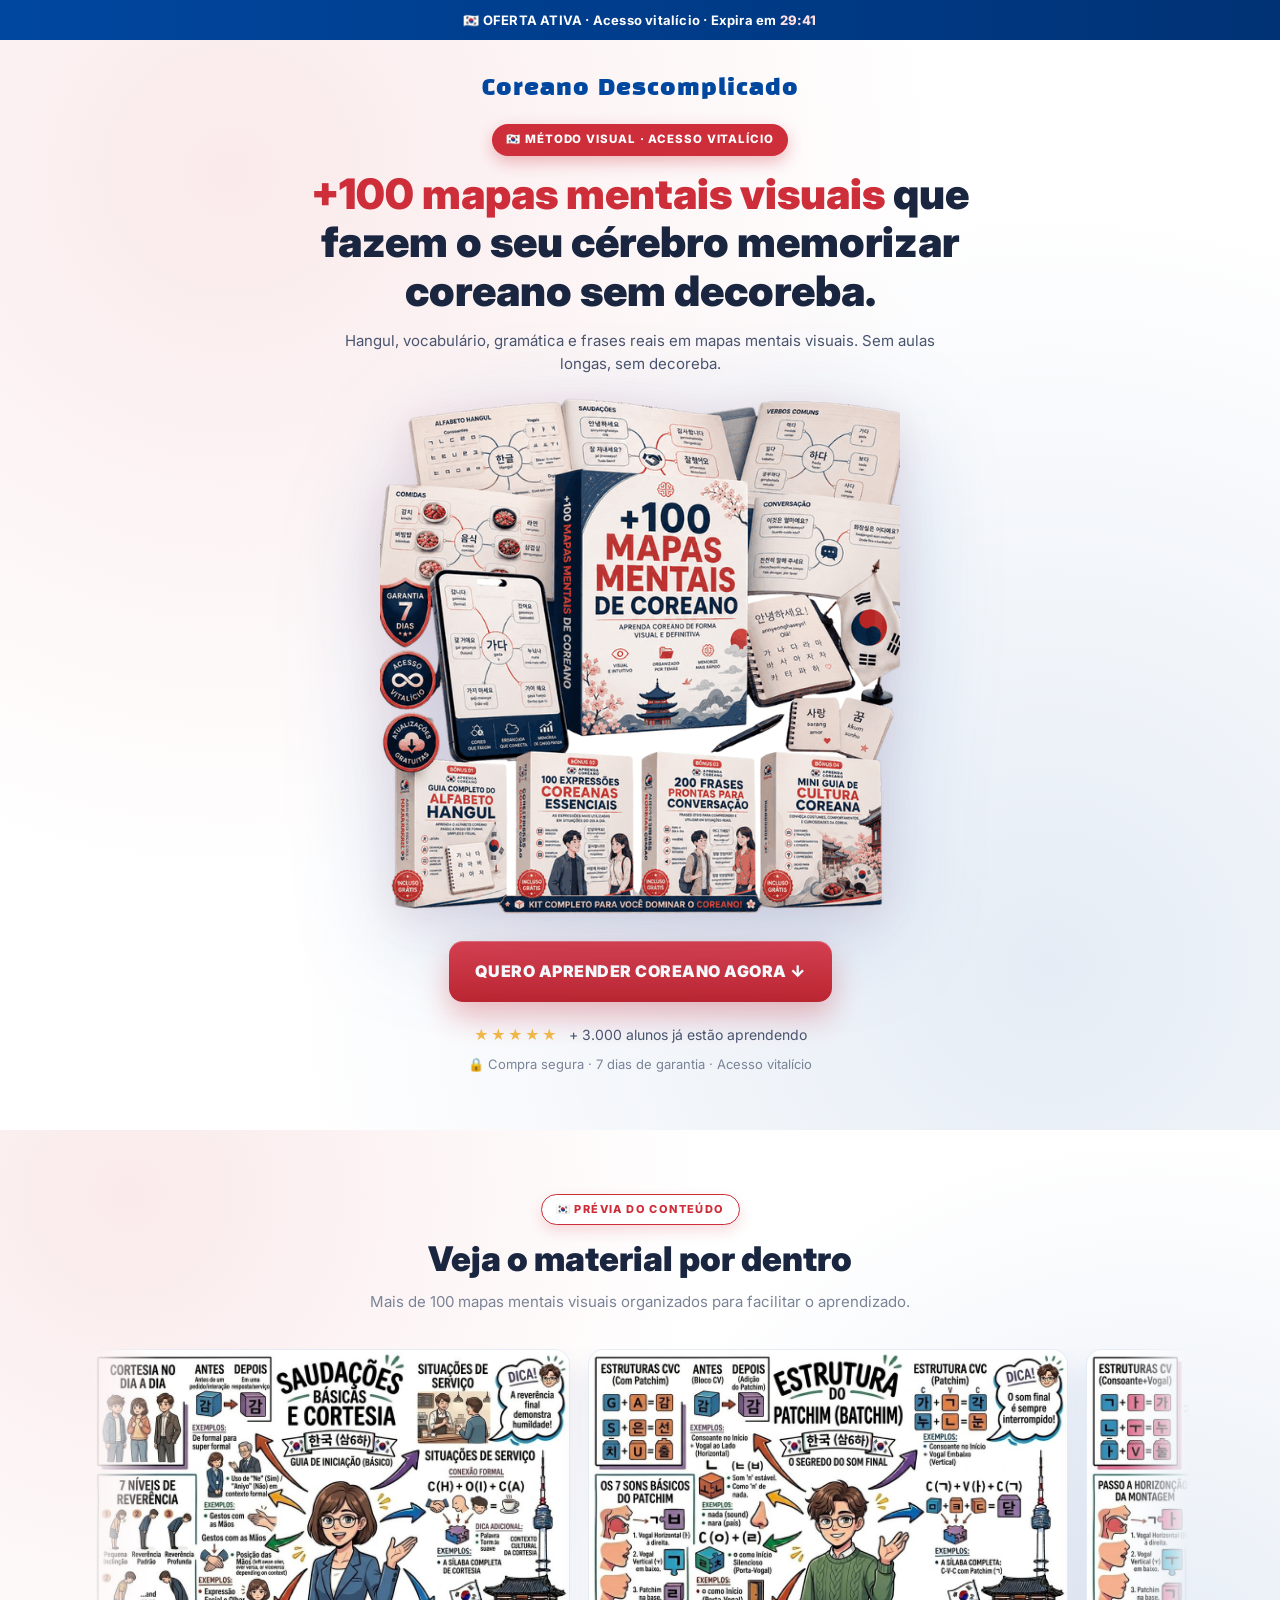
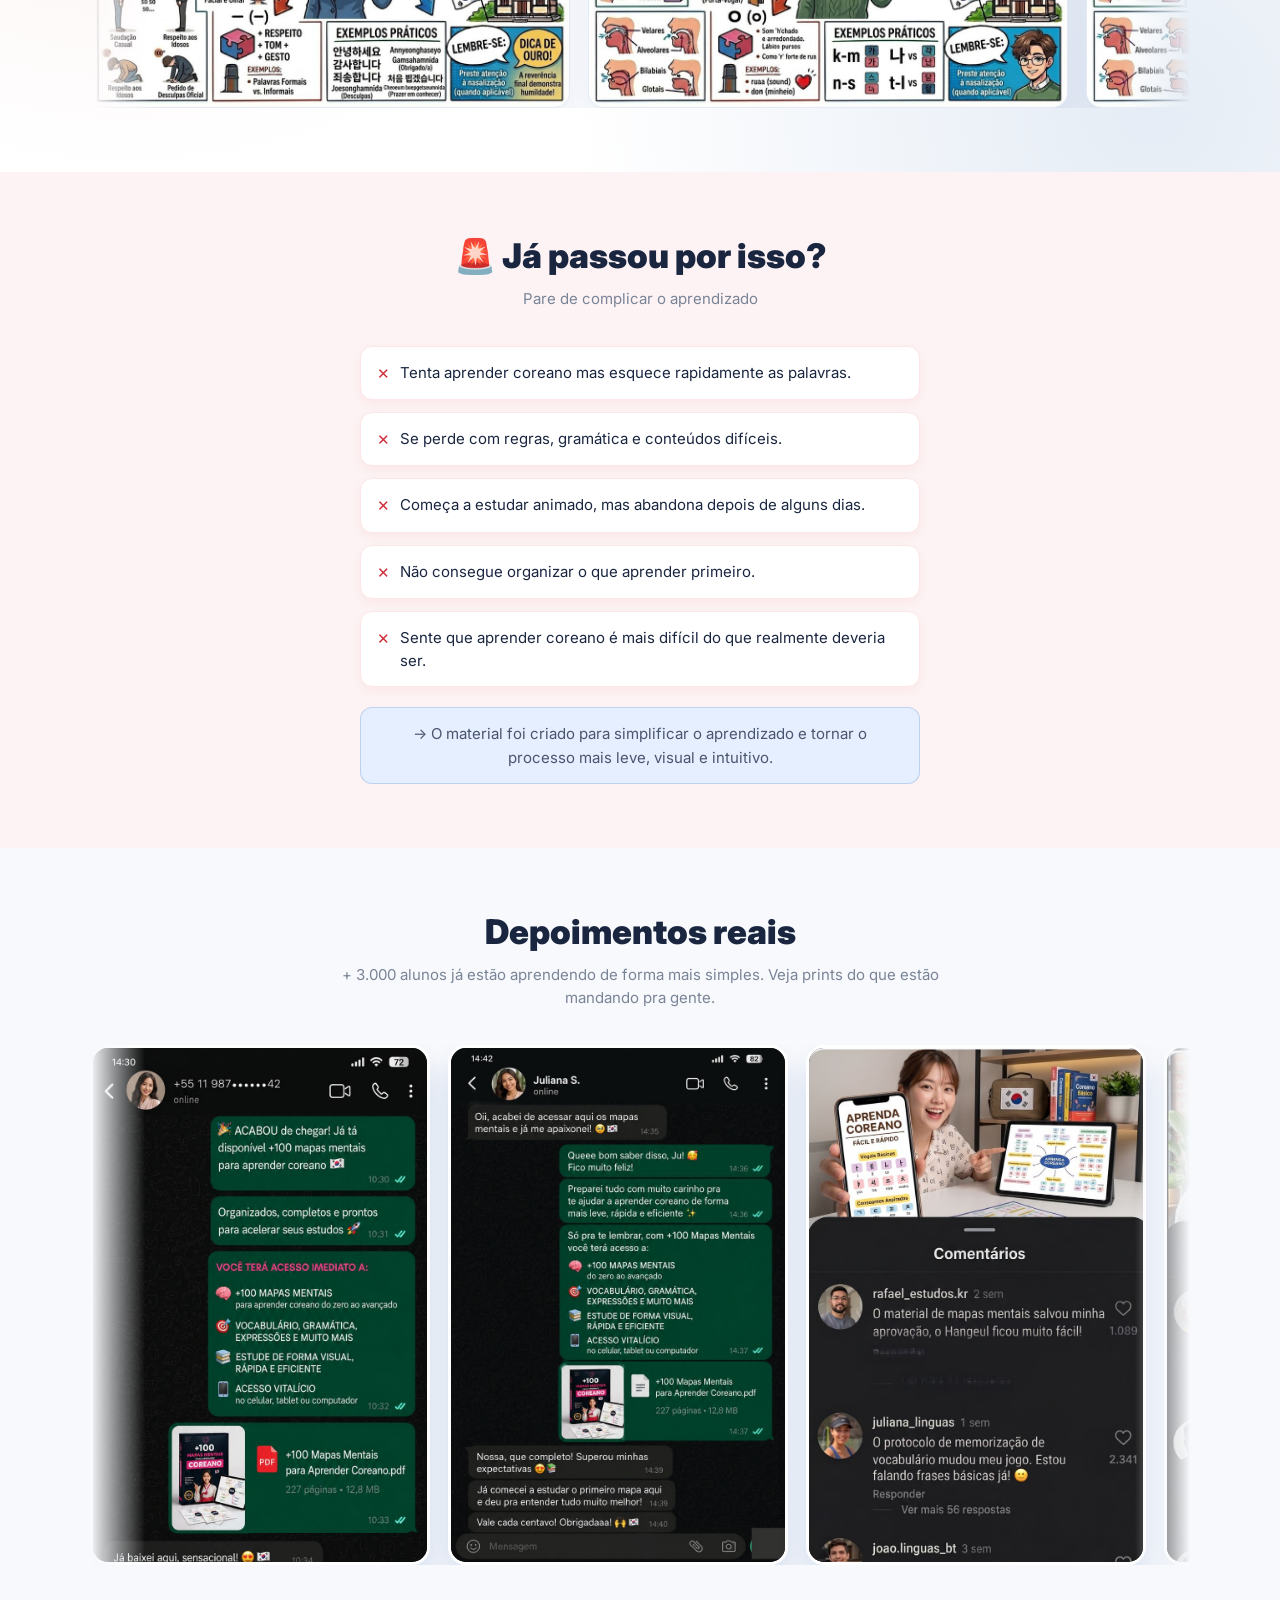
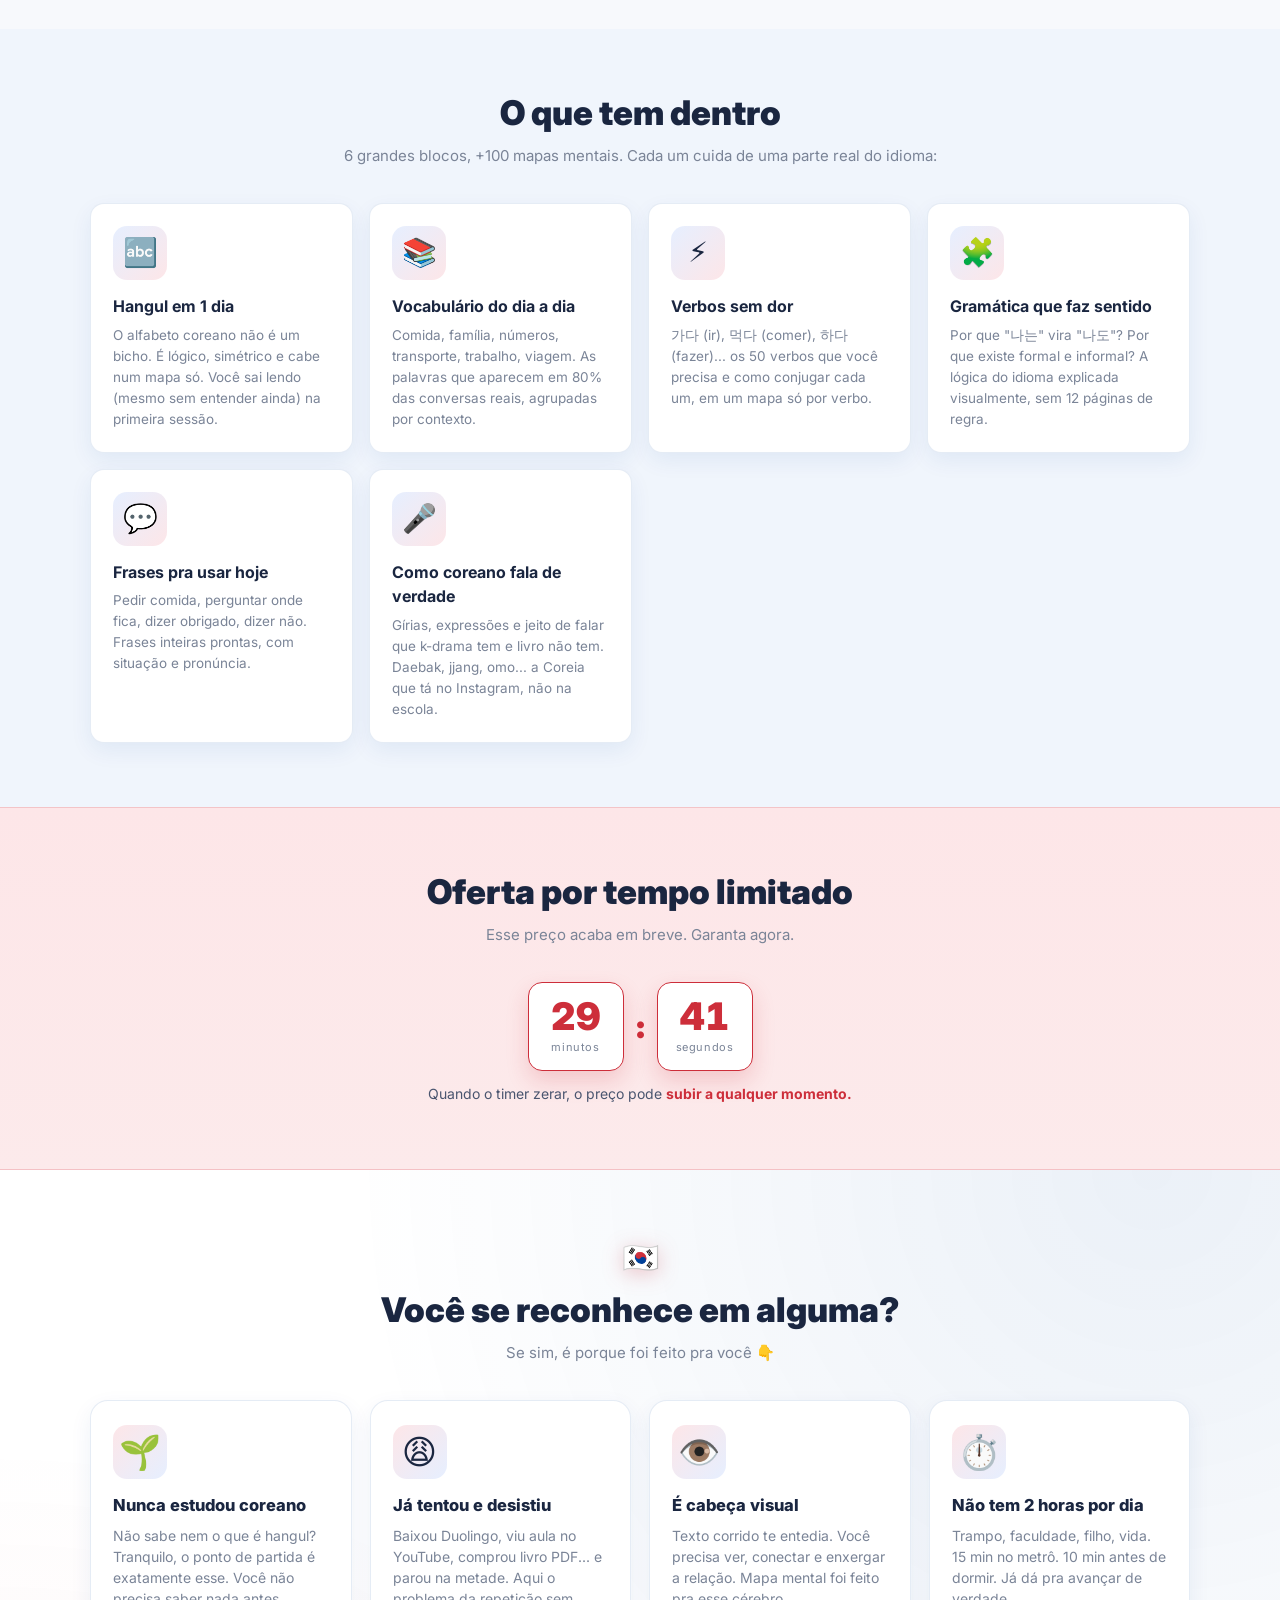
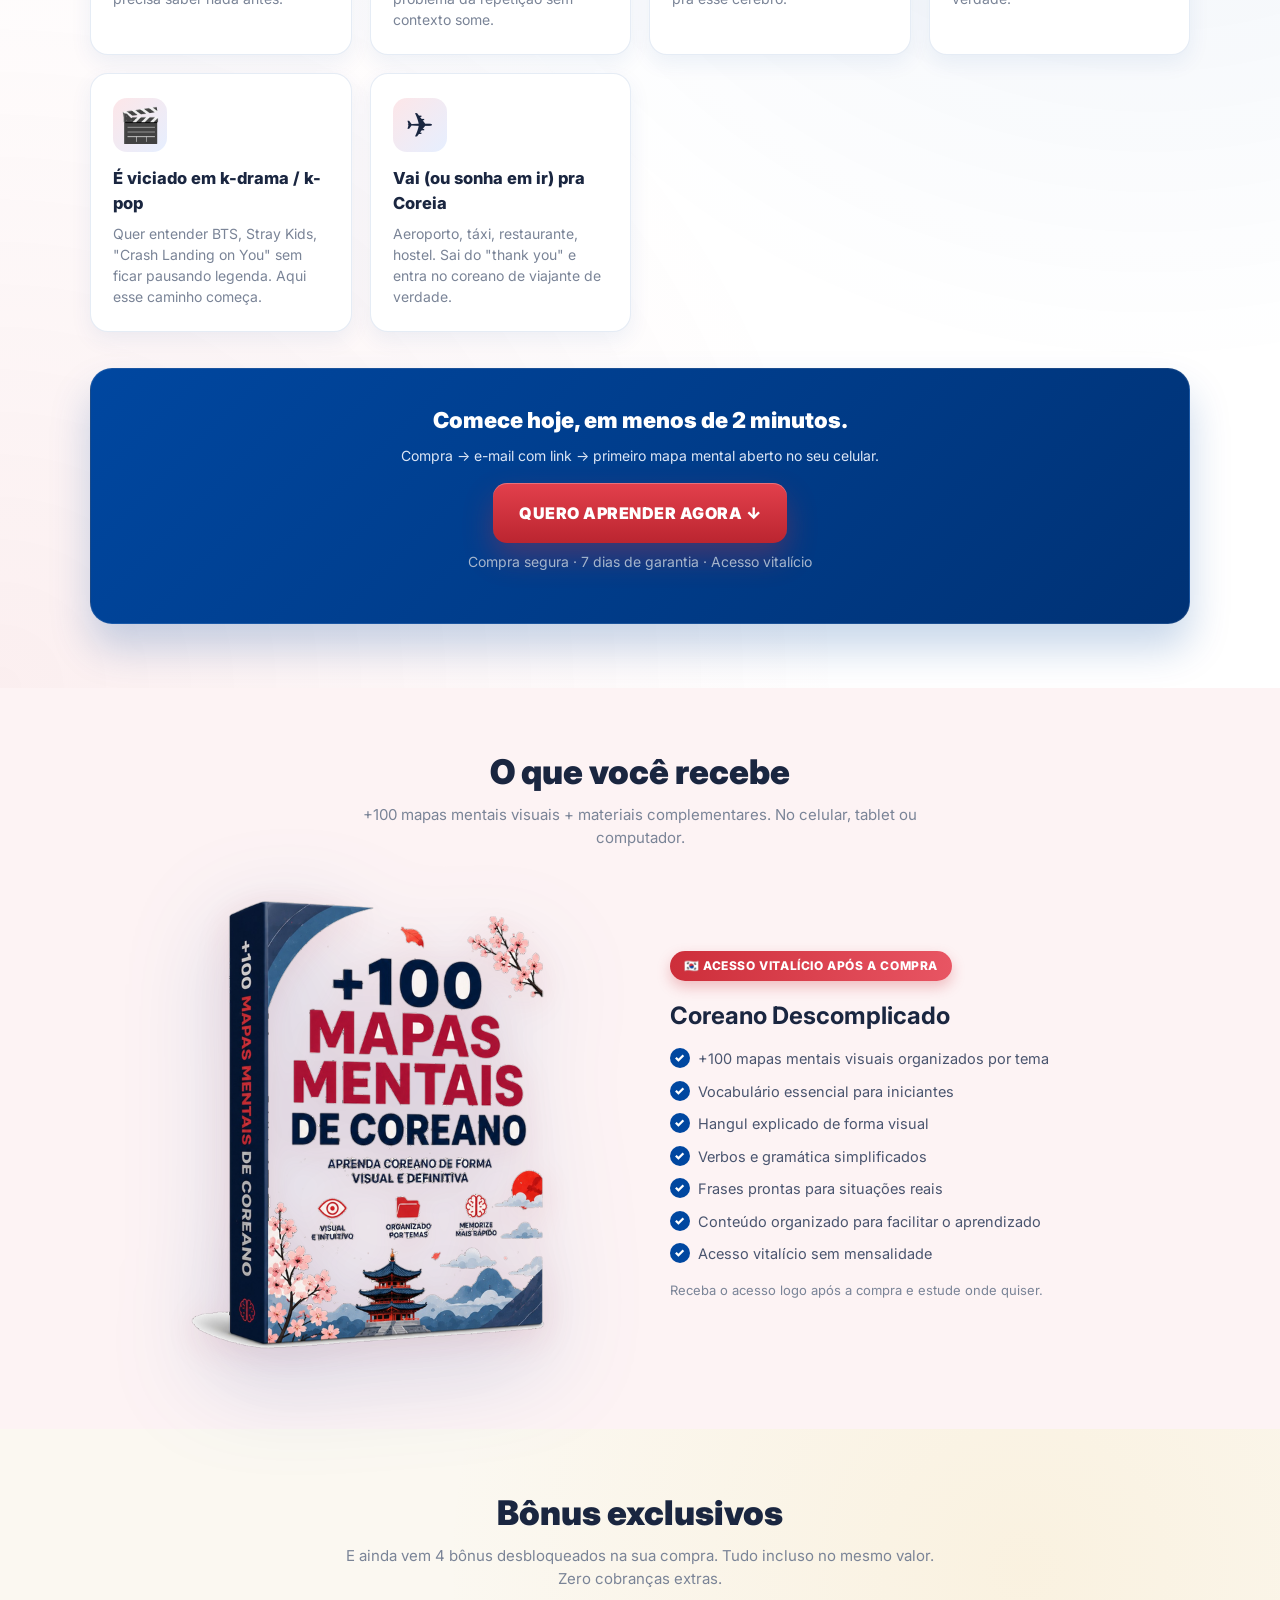
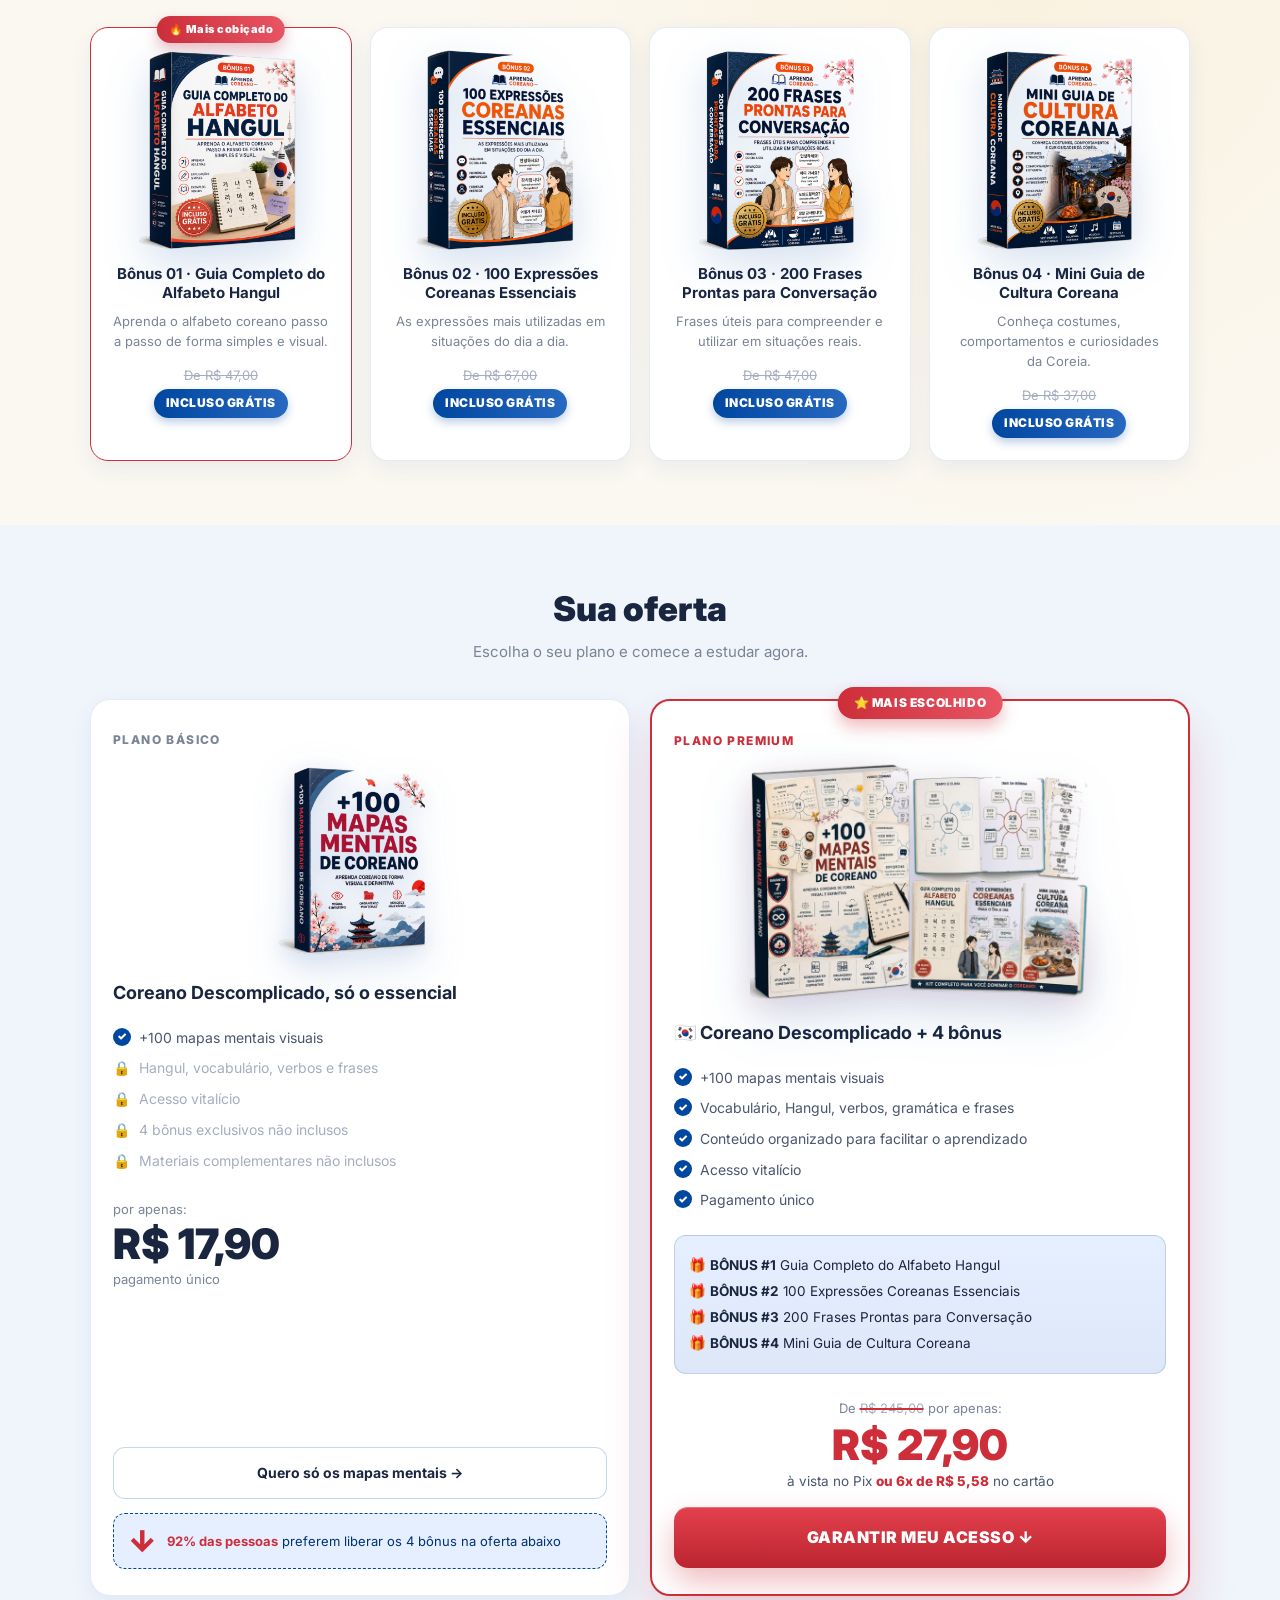
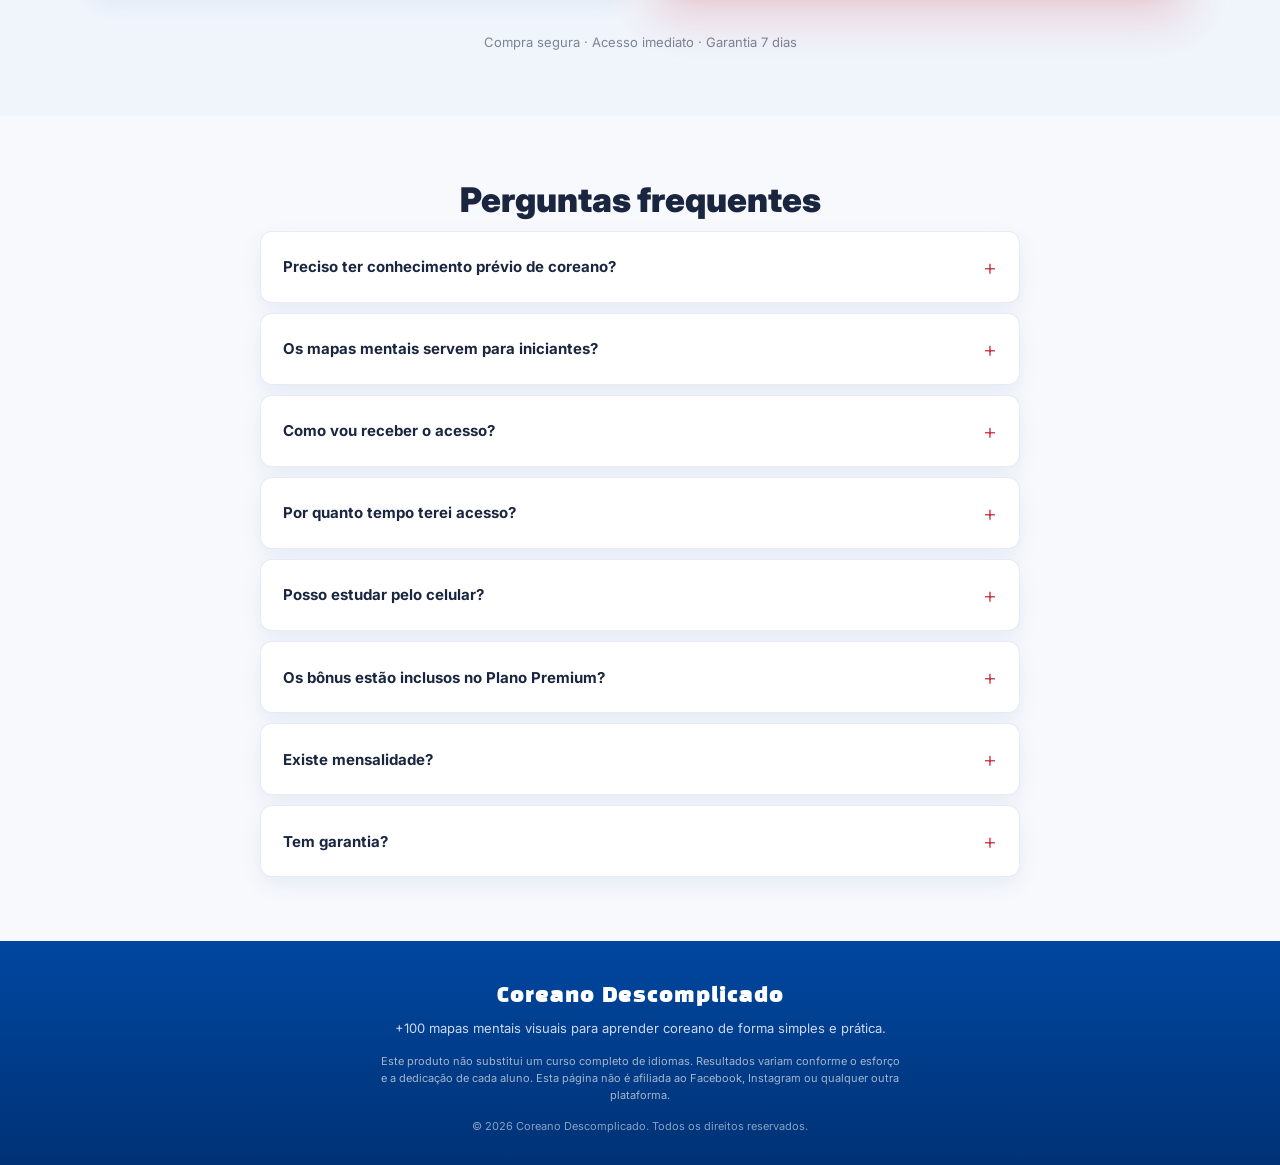
==== index.html @ c0306df6 "Add files via upload" ====
<!DOCTYPE html><html lang="pt-BR"><head>
<meta charset="UTF-8">
<meta name="viewport" content="width=device-width, initial-scale=1.0">
<title>Coreano Descomplicado · +100 Mapas Mentais Visuais</title>
<meta name="description" content="Mais de 100 mapas mentais visuais para aprender coreano de forma simples, prática e sem métodos complicados. Acesso vitalício.">
<link rel="preconnect" href="https://fonts.googleapis.com">
<link rel="preconnect" href="https://fonts.gstatic.com" crossorigin="">
<link href="https://fonts.googleapis.com/css2?family=Inter:wght@400;700;800;900&family=Black+Han+Sans&display=swap" rel="stylesheet">
<link rel="stylesheet" href="css/styles.css">
<link rel="preload" as="image" href="assets/hero.png?v=5" fetchpriority="high">

<script>
  window.pixelId = "6a38ad8bdc871cb630a8423e";
  var a = document.createElement("script");
  a.setAttribute("async", "");
  a.setAttribute("defer", "");
  a.setAttribute("src", "https://cdn.utmify.com.br/scripts/pixel/pixel.js");
  document.head.appendChild(a);
</script>
<script
  src="https://cdn.utmify.com.br/scripts/utms/latest.js"
  data-utmify-prevent-xcod-sck
  data-utmify-prevent-subids
  async
  defer
></script>

</head>
<body>

<!-- TOP BAR -->
<div class="top-bar">
  <span>🇰🇷 OFERTA ATIVA · Acesso vitalício · Expira em <strong id="topTimer">29:43</strong></span>
</div>

<!-- HERO -->
<header class="hero">
  <div class="hero-inner">
    <div class="brand">Coreano Descomplicado</div>
    <p class="kicker">🇰🇷 MÉTODO VISUAL · ACESSO VITALÍCIO</p>
    <h1><span class="hl">+100 mapas mentais visuais</span> que fazem o seu cérebro memorizar coreano sem decoreba.</h1>
    <p class="sub">Hangul, vocabulário, gramática e frases reais em mapas mentais visuais. Sem aulas longas, sem decoreba.</p>

    <div class="hero-img-wrap">
      <img src="images/hero.png" alt="Kit Coreano Descomplicado" width="640" height="640" fetchpriority="high">
    </div>

    <a href="#premium" class="cta-primary">QUERO APRENDER COREANO AGORA ↓</a>

    <div class="social-proof">
      <span class="stars">★★★★★</span>
      <span>+ 3.000 alunos já estão aprendendo</span>
    </div>
    <p class="trust-row">🔒 Compra segura · 7 dias de garantia · Acesso vitalício</p>
  </div>
</header>

<!-- CAROUSEL: VEJA O MATERIAL POR DENTRO -->
<section class="section section-material">
  <div class="container">
    <div class="material-head">
      <span class="material-eyebrow">🇰🇷 PRÉVIA DO CONTEÚDO</span>
      <h2 class="section-title">Veja o material por dentro</h2>
      <p class="section-sub">Mais de 100 mapas mentais visuais organizados para facilitar o aprendizado.</p>
    </div>

    <div class="marquee">
      <div class="marquee-track">
        <div class="marquee-item"><img loading="lazy" decoding="async" src="images/mm1.jpg" alt="Mapa mental , saudações e cortesia"></div>
        <div class="marquee-item"><img loading="lazy" decoding="async" src="images/mm2.jpg" alt="Mapa mental , estrutura do patchim"></div>
        <div class="marquee-item"><img loading="lazy" decoding="async" src="images/mm3.jpg" alt="Mapa mental , estrutura da sílaba coreana"></div>
        <div class="marquee-item"><img loading="lazy" decoding="async" src="images/mm4.jpg" alt="Mapa mental , formalidade"></div>
        <div class="marquee-item"><img loading="lazy" decoding="async" src="images/mm5.jpg" alt="Mapa mental , expressões e gírias"></div>
        <div class="marquee-item"><img loading="lazy" decoding="async" src="images/mm6.jpg" alt="Mapa mental , partículas coreanas"></div>
        <div class="marquee-item"><img loading="lazy" decoding="async" src="images/mm7.jpg" alt="Mapa mental , consoantes do coreano"></div>
        <!-- duplicate for seamless loop -->
        <div class="marquee-item" aria-hidden="true"><img loading="lazy" decoding="async" src="images/mm1.jpg" alt=""></div>
        <div class="marquee-item" aria-hidden="true"><img loading="lazy" decoding="async" src="images/mm2.jpg" alt=""></div>
        <div class="marquee-item" aria-hidden="true"><img loading="lazy" decoding="async" src="images/mm3.jpg" alt=""></div>
        <div class="marquee-item" aria-hidden="true"><img loading="lazy" decoding="async" src="images/mm4.jpg" alt=""></div>
        <div class="marquee-item" aria-hidden="true"><img loading="lazy" decoding="async" src="images/mm5.jpg" alt=""></div>
        <div class="marquee-item" aria-hidden="true"><img loading="lazy" decoding="async" src="images/mm6.jpg" alt=""></div>
        <div class="marquee-item" aria-hidden="true"><img loading="lazy" decoding="async" src="images/mm7.jpg" alt=""></div>
      </div>
    </div>
  </div>
</section>

<!-- PROBLEM -->
<section class="section section-dark">
  <div class="container narrow">
    <h2 class="section-title">🚨 Já passou por isso?</h2>
    <p class="section-sub">Pare de complicar o aprendizado</p>

    <ul class="pain-list">
      <li>Tenta aprender coreano mas esquece rapidamente as palavras.</li>
      <li>Se perde com regras, gramática e conteúdos difíceis.</li>
      <li>Começa a estudar animado, mas abandona depois de alguns dias.</li>
      <li>Não consegue organizar o que aprender primeiro.</li>
      <li>Sente que aprender coreano é mais difícil do que realmente deveria ser.</li>
    </ul>
    <p class="pain-resolver">→ O material foi criado para simplificar o aprendizado e tornar o processo mais leve, visual e intuitivo.</p>
  </div>
</section>

<!-- TESTIMONIALS - SCREENSHOT CAROUSEL -->
<section class="section section-light">
  <div class="container">
    <h2 class="section-title">Depoimentos reais</h2>
    <p class="section-sub">+ 3.000 alunos já estão aprendendo de forma mais simples. Veja prints do que estão mandando pra gente.</p>

    <div class="dep-marquee">
      <div class="dep-marquee-track">
        <div class="dep-item"><img src="images/dep-1.jpg" alt="Depoimento via WhatsApp" loading="lazy"></div>
        <div class="dep-item"><img src="images/dep-2.jpg" alt="Depoimento via WhatsApp" loading="lazy"></div>
        <div class="dep-item"><img src="images/dep-3.jpg" alt="Comentários no Instagram" loading="lazy"></div>
        <div class="dep-item"><img src="images/dep-4.jpg" alt="Comentários no Instagram" loading="lazy"></div>
        <div class="dep-item"><img src="images/dep-5.jpg" alt="DM no Instagram" loading="lazy"></div>
        <!-- duplicates for seamless loop -->
        <div class="dep-item" aria-hidden="true"><img src="images/dep-1.jpg" alt="" loading="lazy"></div>
        <div class="dep-item" aria-hidden="true"><img src="images/dep-2.jpg" alt="" loading="lazy"></div>
        <div class="dep-item" aria-hidden="true"><img src="images/dep-3.jpg" alt="" loading="lazy"></div>
        <div class="dep-item" aria-hidden="true"><img src="images/dep-4.jpg" alt="" loading="lazy"></div>
        <div class="dep-item" aria-hidden="true"><img src="images/dep-5.jpg" alt="" loading="lazy"></div>
      </div>
    </div>
  </div>
</section>


<!-- WHAT YOU LEARN -->
<section class="section section-darker">
  <div class="container">
    <h2 class="section-title">O que tem dentro</h2>
    <p class="section-sub">6 grandes blocos, +100 mapas mentais. Cada um cuida de uma parte real do idioma:</p>

    <div class="learn-grid">
      <div class="learn-card"><span class="learn-emoji">🔤</span><h3>Hangul em 1 dia</h3><p>O alfabeto coreano não é um bicho. É lógico, simétrico e cabe num mapa só. Você sai lendo (mesmo sem entender ainda) na primeira sessão.</p></div>
      <div class="learn-card"><span class="learn-emoji">📚</span><h3>Vocabulário do dia a dia</h3><p>Comida, família, números, transporte, trabalho, viagem. As palavras que aparecem em 80% das conversas reais, agrupadas por contexto.</p></div>
      <div class="learn-card"><span class="learn-emoji">⚡</span><h3>Verbos sem dor</h3><p>가다 (ir), 먹다 (comer), 하다 (fazer)... os 50 verbos que você precisa e como conjugar cada um, em um mapa só por verbo.</p></div>
      <div class="learn-card"><span class="learn-emoji">🧩</span><h3>Gramática que faz sentido</h3><p>Por que "나는" vira "나도"? Por que existe formal e informal? A lógica do idioma explicada visualmente, sem 12 páginas de regra.</p></div>
      <div class="learn-card"><span class="learn-emoji">💬</span><h3>Frases pra usar hoje</h3><p>Pedir comida, perguntar onde fica, dizer obrigado, dizer não. Frases inteiras prontas, com situação e pronúncia.</p></div>
      <div class="learn-card"><span class="learn-emoji">🎤</span><h3>Como coreano fala de verdade</h3><p>Gírias, expressões e jeito de falar que k-drama tem e livro não tem. Daebak, jjang, omo... a Coreia que tá no Instagram, não na escola.</p></div>
    </div>
  </div>
</section>

<!-- COUNTDOWN -->
<section class="section section-urgency">
  <div class="container narrow center">
    <h2 class="section-title">Oferta por tempo limitado</h2>
    <p class="section-sub">Esse preço acaba em breve. Garanta agora.</p>

    <div class="countdown">
      <div class="cd-box"><span id="cdMin">29</span><small>minutos</small></div>
      <div class="cd-colon">:</div>
      <div class="cd-box"><span id="cdSec">43</span><small>segundos</small></div>
    </div>
    <p class="cd-note">Quando o timer zerar, o preço pode <strong>subir a qualquer momento.</strong></p>
  </div>
</section>

<!-- IDEAL FOR -->
<section class="section section-ideal">
  <div class="container">
    <div class="ideal-head">
      <span class="ideal-flag">🇰🇷</span>
      <h2 class="section-title">Você se reconhece em alguma?</h2>
      <p class="section-sub">Se sim, é porque foi feito pra você 👇</p>
    </div>

    <div class="ideal-grid-v2">
      <div class="ideal-card-v2">
        <div class="ideal-icon">🌱</div>
        <h3>Nunca estudou coreano</h3>
        <p>Não sabe nem o que é hangul? Tranquilo, o ponto de partida é exatamente esse. Você não precisa saber nada antes.</p>
      </div>
      <div class="ideal-card-v2">
        <div class="ideal-icon">😩</div>
        <h3>Já tentou e desistiu</h3>
        <p>Baixou Duolingo, viu aula no YouTube, comprou livro PDF... e parou na metade. Aqui o problema da repetição sem contexto some.</p>
      </div>
      <div class="ideal-card-v2">
        <div class="ideal-icon">👁️</div>
        <h3>É cabeça visual</h3>
        <p>Texto corrido te entedia. Você precisa ver, conectar e enxergar a relação. Mapa mental foi feito pra esse cérebro.</p>
      </div>
      <div class="ideal-card-v2">
        <div class="ideal-icon">⏱️</div>
        <h3>Não tem 2 horas por dia</h3>
        <p>Trampo, faculdade, filho, vida. 15 min no metrô. 10 min antes de dormir. Já dá pra avançar de verdade.</p>
      </div>
      <div class="ideal-card-v2">
        <div class="ideal-icon">🎬</div>
        <h3>É viciado em k-drama / k-pop</h3>
        <p>Quer entender BTS, Stray Kids, "Crash Landing on You" sem ficar pausando legenda. Aqui esse caminho começa.</p>
      </div>
      <div class="ideal-card-v2">
        <div class="ideal-icon">✈️</div>
        <h3>Vai (ou sonha em ir) pra Coreia</h3>
        <p>Aeroporto, táxi, restaurante, hostel. Sai do "thank you" e entra no coreano de viajante de verdade.</p>
      </div>
    </div>

    <div class="cta-block-v2">
      <h3>Comece hoje, em menos de 2 minutos.</h3>
      <p>Compra → e-mail com link → primeiro mapa mental aberto no seu celular.</p>
      <a href="#premium" class="cta-primary">QUERO APRENDER AGORA ↓</a>
      <p class="trust-row">Compra segura · 7 dias de garantia · Acesso vitalício</p>
    </div>
  </div>
</section>

<!-- WHAT YOU GET -->
<section class="section section-dark">
  <div class="container">
    <h2 class="section-title">O que você recebe</h2>
    <p class="section-sub">+100 mapas mentais visuais + materiais complementares. No celular, tablet ou computador.</p>

    <div class="receive-split">
      <div class="receive-image">
        <img loading="lazy" decoding="async" src="images/basic-cover.png" alt="Kit +100 Mapas Mentais para aprender coreano">
      </div>
      <div class="receive-content">
        <div class="receive-badge">🇰🇷 ACESSO VITALÍCIO APÓS A COMPRA</div>
        <h3>Coreano Descomplicado</h3>
        <ul class="receive-list">
          <li>+100 mapas mentais visuais organizados por tema</li>
          <li>Vocabulário essencial para iniciantes</li>
          <li>Hangul explicado de forma visual</li>
          <li>Verbos e gramática simplificados</li>
          <li>Frases prontas para situações reais</li>
          <li>Conteúdo organizado para facilitar o aprendizado</li>
          <li>Acesso vitalício sem mensalidade</li>
        </ul>
        <p class="receive-foot">Receba o acesso logo após a compra e estude onde quiser.</p>
      </div>
    </div>
  </div>
</section>

<!-- BONUSES -->
<section class="section section-bonus">
  <div class="container">
    <h2 class="section-title">Bônus exclusivos</h2>
    <p class="section-sub">E ainda vem 4 bônus desbloqueados na sua compra. Tudo incluso no mesmo valor. Zero cobranças extras.</p>

    <div class="bonus-grid">
      <article class="bonus-card hot">
        <div class="bonus-tag">🔥 Mais cobiçado</div>
        <img loading="lazy" decoding="async" src="images/bonus-1.png" alt="Bônus 01 , Guia Completo do Alfabeto Hangul">
        <h3>Bônus 01 · Guia Completo do Alfabeto Hangul</h3>
        <p>Aprenda o alfabeto coreano passo a passo de forma simples e visual.</p>
        <div class="bonus-price"><span class="strike">De R$ 47,00</span><span class="free">INCLUSO GRÁTIS</span></div>
      </article>

      <article class="bonus-card">
        <img loading="lazy" decoding="async" src="images/bonus-2.png" alt="Bônus 02 , 100 Expressões Coreanas Essenciais">
        <h3>Bônus 02 · 100 Expressões Coreanas Essenciais</h3>
        <p>As expressões mais utilizadas em situações do dia a dia.</p>
        <div class="bonus-price"><span class="strike">De R$ 67,00</span><span class="free">INCLUSO GRÁTIS</span></div>
      </article>

      <article class="bonus-card">
        <img loading="lazy" decoding="async" src="images/bonus-3.png" alt="Bônus 03 , 200 Frases Prontas para Conversação">
        <h3>Bônus 03 · 200 Frases Prontas para Conversação</h3>
        <p>Frases úteis para compreender e utilizar em situações reais.</p>
        <div class="bonus-price"><span class="strike">De R$ 47,00</span><span class="free">INCLUSO GRÁTIS</span></div>
      </article>

      <article class="bonus-card">
        <img loading="lazy" decoding="async" src="images/bonus-4.png" alt="Bônus 04 , Mini Guia de Cultura Coreana">
        <h3>Bônus 04 · Mini Guia de Cultura Coreana</h3>
        <p>Conheça costumes, comportamentos e curiosidades da Coreia.</p>
        <div class="bonus-price"><span class="strike">De R$ 37,00</span><span class="free">INCLUSO GRÁTIS</span></div>
      </article>
    </div>
  </div>
</section>

<!-- PRICING -->
<section class="section section-darker" id="pricing">
  <div class="container">
    <h2 class="section-title">Sua oferta</h2>
    <p class="section-sub">Escolha o seu plano e comece a estudar agora.</p>

    <div class="plans-grid">
      <!-- BASIC -->
      <article class="plan-card basic">
        <header><span class="plan-label">PLANO BÁSICO</span></header>
        <div class="basic-cover">
          <img loading="lazy" decoding="async" src="images/basic-cover_1.png" alt="Coreano Descomplicado, +100 mapas mentais" width="900" height="900">
        </div>
        <h3 class="plan-title">Coreano Descomplicado, só o essencial</h3>
        <ul class="plan-list">
          <li class="ok">+100 mapas mentais visuais</li>
          <li class="locked">Hangul, vocabulário, verbos e frases</li>
          <li class="locked">Acesso vitalício</li>
          <li class="locked">4 bônus exclusivos não inclusos</li>
          <li class="locked">Materiais complementares não inclusos</li>
        </ul>
        <p class="plan-price-label">por apenas:</p>
        <p class="plan-price">R$ 17,90</p>
        <p class="plan-foot">pagamento único</p>
        <a href="https://pay.wiapy.com/QQ29teCDETl" class="cta-secondary" data-plan="basico" target="_blank" rel="noopener">Quero só os mapas mentais →</a>
        <div class="basic-nudge">
          <span class="nudge-arrow">↓</span>
          <p><strong>92% das pessoas</strong> preferem liberar os 4 bônus na oferta abaixo</p>
        </div>
      </article>

      <!-- PREMIUM -->
      <article class="plan-card premium" id="premium">
        <div class="ribbon">⭐ MAIS ESCOLHIDO</div>
        <header><span class="plan-label">PLANO PREMIUM</span></header>
        <div class="premium-cover">
          <img loading="lazy" decoding="async" src="images/premium-cover.png" alt="Coreano Descomplicado + 4 bônus">
        </div>
        <h3 class="plan-title">🇰🇷 Coreano Descomplicado + 4 bônus</h3>
        <ul class="plan-list">
          <li class="ok">+100 mapas mentais visuais</li>
          <li class="ok">Vocabulário, Hangul, verbos, gramática e frases</li>
          <li class="ok">Conteúdo organizado para facilitar o aprendizado</li>
          <li class="ok">Acesso vitalício</li>
          <li class="ok">Pagamento único</li>
        </ul>
        <div class="bonus-list-mini">
          <p>🎁 <strong>BÔNUS #1</strong> Guia Completo do Alfabeto Hangul</p>
          <p>🎁 <strong>BÔNUS #2</strong> 100 Expressões Coreanas Essenciais</p>
          <p>🎁 <strong>BÔNUS #3</strong> 200 Frases Prontas para Conversação</p>
          <p>🎁 <strong>BÔNUS #4</strong> Mini Guia de Cultura Coreana</p>        </div>
        <div class="premium-price-block">
          <p class="plan-price-label">De <s>R$ 245,00</s> por apenas:</p>
          <p class="plan-price">R$ 27,90</p>
          <p class="plan-installments">à vista no Pix <strong>ou 6x de R$ 5,58</strong> no cartão</p>
        </div>
        <a href="https://pay.wiapy.com/0xE4F8aTsUC" class="cta-primary cta-vip" data-plan="premium" target="_blank" rel="noopener">GARANTIR MEU ACESSO ↓</a>
      </article>
    </div>

    <div class="payment-foot">
      <p class="trust-row">Compra segura · Acesso imediato · Garantia 7 dias</p>
    </div>
  </div>
</section>

<!-- FAQ -->
<section class="section section-light">
  <div class="container narrow">
    <h2 class="section-title">Perguntas frequentes</h2>

    <div class="faq">
      <details><summary>Preciso ter conhecimento prévio de coreano?</summary><p>Não. O material foi feito para começar do absoluto zero. Mesmo se você nunca viu o alfabeto coreano, os mapas mentais te guiam visualmente passo a passo.</p></details>
      <details><summary>Os mapas mentais servem para iniciantes?</summary><p>Sim. O conteúdo é organizado por níveis de dificuldade. Você começa pelo Hangul e vai avançando no seu ritmo até frases reais.</p></details>
      <details><summary>Como vou receber o acesso?</summary><p>Logo após a compra, você recebe o link de acesso direto no e-mail cadastrado. Em poucos minutos já consegue começar a estudar.</p></details>
      <details><summary>Por quanto tempo terei acesso?</summary><p>Acesso vitalício. Você paga uma vez e tem o material para sempre, sem mensalidade.</p></details>
      <details><summary>Posso estudar pelo celular?</summary><p>Sim. Tudo é otimizado para celular, tablet ou computador. Estude onde e quando quiser.</p></details>
      <details><summary>Os bônus estão inclusos no Plano Premium?</summary><p>Sim. No Plano Premium você recebe os 4 bônus exclusivos sem cobrança adicional.</p></details>
      <details><summary>Existe mensalidade?</summary><p>Não existe mensalidade. É pagamento único.</p></details>
      <details><summary>Tem garantia?</summary><p>Sim. Você tem 7 dias de garantia incondicional. Se não gostar do material, basta solicitar o reembolso por e-mail.</p></details>
    </div>
  </div>
</section>

<!-- FOOTER -->
<footer class="footer">
  <div class="container narrow center">
    <p class="footer-brand">Coreano Descomplicado</p>
    <p class="footer-tag">+100 mapas mentais visuais para aprender coreano de forma simples e prática.</p>
    <p class="footer-legal">Este produto não substitui um curso completo de idiomas. Resultados variam conforme o esforço e a dedicação de cada aluno. Esta página não é afiliada ao Facebook, Instagram ou qualquer outra plataforma.</p>
    <p class="footer-copy">© 2026 Coreano Descomplicado. Todos os direitos reservados.</p>
  </div>
</footer>

<!-- ============ EXIT-INTENT MODAL ============ -->
<div class="exit-modal" id="exitModal" role="dialog" aria-modal="true" aria-labelledby="exitTitle" aria-hidden="true">
  <div class="exit-card">
    <button class="exit-close" aria-label="Fechar">×</button>

    <span class="exit-badge">🚨 ESPERA! Você tá saindo...</span>
    <h3 id="exitTitle">Antes de fechar, leva o pack COMPLETO com <span class="exit-hl">55% OFF</span></h3>

    <div class="exit-grid">
      <div class="exit-image">
        <img src="images/premium-cover.png" alt="Coreano Descomplicado + 4 bônus" loading="lazy" decoding="async">
      </div>
      <div class="exit-content">
        <p class="exit-miss">O que você ainda tá deixando pra trás:</p>
        <ul class="exit-list">
          <li>✅ +100 mapas mentais visuais</li>
          <li>✅ Bônus 01, Hangul Completo</li>
          <li>✅ Bônus 02, 100 Expressões Essenciais</li>
          <li>✅ Bônus 03, 200 Frases pra Conversação</li>
          <li>✅ Bônus 04, Mini Guia de Cultura Coreana</li>
        </ul>
        <div class="exit-price">
          <span class="exit-old">De <s>R$ 27,90</s> por:</span>
          <span class="exit-new">R$ 14,90</span>
          <span class="exit-pct">Economia de R$ 13,00 só agora</span>
        </div>
        <a href="https://pay.wiapy.com/WbC7esMhrKJ" class="exit-cta" target="_blank" rel="noopener" data-plan="back-redirect">SIM, EU QUERO COM 55% OFF →</a>
        <a href="#" class="exit-nope">Não, prefiro perder essa chance</a>
      </div>
    </div>
  </div>
</div>

<script src="js/app.js"></script>


</body></html>
---- css/styles.css ----
/* ============ RESET / BASE ============ */
*,*::before,*::after{box-sizing:border-box;margin:0;padding:0}
html{scroll-behavior:smooth;-webkit-font-smoothing:antialiased}
body{
  font-family:'Inter',system-ui,-apple-system,'Segoe UI',Roboto,Helvetica,Arial,sans-serif;
  background:#fff;color:var(--text-dark);line-height:1.55;
  overflow-x:hidden;
}
img{display:block;max-width:100%;height:auto}
a{color:inherit;text-decoration:none}
button{font:inherit;cursor:pointer;border:0;background:none;color:inherit}

:root{
  /* Bandeira coreana (taegukgi) */
  --korea-red:#CD2E3A;
  --korea-red-dark:#a82530;
  --korea-red-light:#e85563;
  --korea-red-soft:#fde6e8;
  --korea-blue:#0047A0;
  --korea-blue-dark:#003275;
  --korea-blue-light:#2768c0;
  --korea-blue-soft:#e6efff;

  /* Backgrounds */
  --bg-white:#ffffff;
  --bg-cream:#fbf8f1;
  --bg-soft:#f7f9fc;
  --bg-blue-tint:#f0f5fc;
  --bg-red-tint:#fdf3f4;

  /* Texto */
  --text-dark:#1a2640;
  --text:#4a556f;
  --text-muted:#7a8497;
  --text-soft:#a5adc0;

  /* Borders / shadows */
  --border:rgba(0,71,160,.10);
  --border-strong:rgba(0,71,160,.22);
  --shadow-soft:0 8px 22px rgba(0,71,160,.07);
  --shadow-md:0 14px 30px rgba(0,71,160,.10);
  --shadow-red:0 14px 30px rgba(205,46,58,.18);

  /* Accent gold (bônus) */
  --gold:#efb849;
  --gold-soft:#fdeac4;

  /* CTA = vermelho coreano */
  --cta-from:#e3404c;
  --cta-to:#bb2530;
  --cta-shadow:rgba(205,46,58,.32);
}

/* ============ TOP BAR ============ */
.top-bar{
  background:linear-gradient(90deg,var(--korea-blue) 0%,var(--korea-blue-dark) 100%);
  color:#fff;text-align:center;
  padding:10px 16px;font-size:13px;font-weight:700;
  letter-spacing:.2px;
}
.top-bar strong{font-weight:800;color:#ffdde0}

/* ============ HERO ============ */
.hero{
  background:
    radial-gradient(circle at 18% 12%, rgba(205,46,58,.10), transparent 50%),
    radial-gradient(circle at 82% 85%, rgba(0,71,160,.10), transparent 55%),
    #ffffff;
  padding:32px 20px 56px;
  text-align:center;
  position:relative;
  overflow:hidden;
}
.hero-inner{max-width:780px;margin:0 auto}
.brand{
  font-family:'Black Han Sans',sans-serif;
  font-size:22px;letter-spacing:1px;
  color:var(--korea-blue);
  margin-bottom:18px;
}
.kicker{
  display:inline-block;
  background:var(--korea-red);
  color:#fff;
  padding:7px 14px;border-radius:999px;
  font-size:11.5px;font-weight:800;letter-spacing:.9px;
  margin-bottom:14px;
  box-shadow:0 6px 16px rgba(205,46,58,.32);
}
.hero h1{
  font-size:clamp(28px,5vw,42px);
  font-weight:900;line-height:1.15;
  margin-bottom:14px;color:var(--text-dark);
}
.hl{color:var(--korea-red)}
.sub{
  color:var(--text);font-size:15px;
  max-width:620px;margin:0 auto 22px;
}
.hero-img-wrap{
  margin:18px auto 24px;
  max-width:520px;
  position:relative;
}
.hero-img-wrap img{
  width:100%;border-radius:18px;
  filter:drop-shadow(0 24px 50px rgba(0,71,160,.18)) drop-shadow(0 8px 18px rgba(205,46,58,.10));
}
.cta-primary{
  display:inline-block;
  background:linear-gradient(180deg,var(--cta-from) 0%,var(--cta-to) 100%);
  color:#fff;font-weight:900;font-size:16px;
  padding:18px 26px;border-radius:14px;
  box-shadow:0 14px 30px var(--cta-shadow), inset 0 1px 0 rgba(255,255,255,.25);
  text-transform:uppercase;letter-spacing:.5px;
  transition:transform .15s ease, box-shadow .15s ease;
  animation:pulse 2.4s ease-in-out infinite;
}
.cta-primary:hover{transform:translateY(-2px);box-shadow:0 18px 38px var(--cta-shadow)}
.cta-primary.small{padding:14px 20px;font-size:14px;margin:8px 0 18px}
@keyframes pulse{
  0%,100%{box-shadow:0 14px 30px var(--cta-shadow), inset 0 1px 0 rgba(255,255,255,.25);}
  50%{box-shadow:0 18px 42px var(--cta-shadow), inset 0 1px 0 rgba(255,255,255,.25);}
}
.social-proof{
  margin-top:22px;font-size:14px;color:var(--text);
  display:flex;align-items:center;justify-content:center;gap:10px;flex-wrap:wrap;
}
.stars{color:var(--gold);letter-spacing:2px}
.trust-row{color:var(--text-muted);font-size:13px;margin-top:8px}

/* ============ SECTIONS ============ */
.section{padding:64px 20px}
.section-light{background:var(--bg-soft);color:var(--text-dark)}
.section-dark{background:var(--bg-red-tint);color:var(--text-dark)}
.section-darker{background:var(--bg-blue-tint);color:var(--text-dark)}
.section-urgency{
  background:linear-gradient(180deg,var(--korea-red-soft) 0%,#fceaeb 100%);
  color:var(--text-dark);
  border-top:1.5px solid rgba(205,46,58,.20);
  border-bottom:1.5px solid rgba(205,46,58,.20);
}
.section-bonus{
  background:
    radial-gradient(circle at 80% 20%,rgba(239,184,73,.10),transparent 50%),
    var(--bg-cream);
  color:var(--text-dark);
}
.container{max-width:1100px;margin:0 auto}
.container.narrow{max-width:760px}
.center{text-align:center}

.section-title{
  font-size:clamp(24px,4vw,34px);
  font-weight:900;text-align:center;
  margin-bottom:10px;line-height:1.2;color:var(--text-dark);
}
.section-sub{
  text-align:center;color:var(--text-muted);
  max-width:620px;margin:0 auto 36px;font-size:15px;
}

/* ============ SECTION MATERIAL (colorido) ============ */
.section-material{
  background:
    radial-gradient(circle at 10% 10%, rgba(205,46,58,.10), transparent 45%),
    radial-gradient(circle at 90% 90%, rgba(0,71,160,.10), transparent 45%),
    #ffffff;
  color:var(--text-dark);
}
.material-head{text-align:center;margin-bottom:30px}
.material-eyebrow{
  display:inline-block;
  background:#fff;
  color:var(--korea-red);
  font-weight:800;font-size:11px;letter-spacing:1.4px;
  padding:6px 14px;border-radius:999px;
  border:1.5px solid var(--korea-red);
  box-shadow:0 6px 14px rgba(205,46,58,.16);
  margin-bottom:14px;
}

/* ============ DEPOIMENTO MARQUEE (screenshots) ============ */
.dep-marquee{
  position:relative;overflow:hidden;width:100%;
  -webkit-mask-image:linear-gradient(90deg,transparent 0,#000 5%,#000 95%,transparent 100%);
          mask-image:linear-gradient(90deg,transparent 0,#000 5%,#000 95%,transparent 100%);
}
.dep-marquee-track{
  display:flex;gap:18px;
  width:max-content;
  animation:marquee 38s linear infinite;
  will-change:transform;
}
/* depoimentos também imparáveis */
.dep-item{
  flex:0 0 auto;
  width:clamp(260px, 28vw, 340px);
  height:520px;
  border-radius:18px;overflow:hidden;
  background:#1f1825;
  box-shadow:0 18px 30px rgba(0,71,160,.14);
  border:3px solid #fff;
  position:relative;
}
.dep-item img{
  width:100%;height:100%;display:block;
  object-fit:cover;object-position:top center;
  image-rendering:-webkit-optimize-contrast;
  image-rendering:high-quality;
}
@media (max-width:480px){
  .dep-item{width:240px;height:440px}
}

/* ============ MARQUEE (entregaveis) ============ */
.marquee{
  position:relative;overflow:hidden;
  width:100%;
  -webkit-mask-image:linear-gradient(90deg,transparent 0,#000 6%,#000 94%,transparent 100%);
          mask-image:linear-gradient(90deg,transparent 0,#000 6%,#000 94%,transparent 100%);
}
.marquee-track{
  display:flex;gap:18px;
  width:max-content;
  animation:marquee 26s linear infinite;
  will-change:transform;
}
/* imparável: não pausa no hover */
.marquee-item{
  flex:0 0 auto;
  width:clamp(280px, 44vw, 480px);
  border-radius:16px;overflow:hidden;
  background:#fff;
  box-shadow:0 14px 30px rgba(0,71,160,.10);
  border:1px solid var(--border);
}
.marquee-item img{width:100%;height:auto;display:block}
@keyframes marquee{
  from{transform:translateX(0)}
  to{transform:translateX(calc(-50% - 9px))}
}

/* ============ PAIN LIST ============ */
.pain-list{
  list-style:none;display:grid;gap:12px;
  margin:14px auto 20px;max-width:560px;
}
.pain-list li{
  background:#fff;
  border:1.5px solid var(--korea-red-soft);
  padding:14px 16px;border-radius:12px;
  font-size:15px;color:var(--text-dark);
  display:flex;gap:10px;align-items:flex-start;
  box-shadow:0 4px 10px rgba(205,46,58,.06);
}
.pain-list li::before{content:"✕";color:var(--korea-red);font-weight:800;margin-top:1px;flex-shrink:0}
.pain-resolver{
  text-align:center;color:var(--text);font-size:15px;
  background:var(--korea-blue-soft);
  border:1.5px solid rgba(0,71,160,.18);
  padding:14px 18px;border-radius:12px;margin-top:18px;
  max-width:560px;margin-left:auto;margin-right:auto;
}

/* ============ LEARN GRID ============ */
.learn-grid{
  display:grid;grid-template-columns:repeat(auto-fit,minmax(220px,1fr));
  gap:16px;
}
.learn-card{
  background:#fff;
  border:1.5px solid var(--border);
  padding:22px;border-radius:14px;
  transition:transform .2s ease, border-color .2s ease, box-shadow .2s ease;
  box-shadow:var(--shadow-soft);
}
.learn-card:hover{
  transform:translateY(-3px);
  border-color:var(--korea-blue);
  box-shadow:var(--shadow-md);
}
.learn-emoji{
  font-size:28px;display:flex;align-items:center;justify-content:center;
  width:54px;height:54px;border-radius:14px;
  background:linear-gradient(135deg,var(--korea-blue-soft),var(--korea-red-soft));
  margin-bottom:14px;
}
.learn-card h3{font-size:16px;margin-bottom:6px;color:var(--text-dark)}
.learn-card p{font-size:13.5px;color:var(--text-muted)}

/* ============ COUNTDOWN ============ */
.countdown{
  display:flex;justify-content:center;align-items:center;gap:12px;
  margin:18px 0 12px;
}
.cd-box{
  background:#fff;
  border:1.5px solid var(--korea-red);
  border-radius:14px;padding:14px 18px;
  min-width:96px;text-align:center;
  box-shadow:0 10px 22px rgba(205,46,58,.18);
}
.cd-box span{
  display:block;font-size:38px;font-weight:900;line-height:1;
  font-variant-numeric:tabular-nums;color:var(--korea-red);
}
.cd-box small{display:block;font-size:11px;color:var(--text-muted);letter-spacing:.6px;margin-top:4px}
.cd-colon{font-size:34px;font-weight:900;color:var(--korea-red)}
.cd-note{color:var(--text);margin-top:6px;font-size:14px}
.cd-note strong{color:var(--korea-red)}

/* ============ IDEAL v2 ============ */
.section-ideal{
  background:
    radial-gradient(circle at 90% 0%,rgba(0,71,160,.08),transparent 50%),
    radial-gradient(circle at 0% 100%,rgba(205,46,58,.08),transparent 50%),
    #fff;
  color:var(--text-dark);
}
.ideal-head{text-align:center;margin-bottom:30px}
.ideal-flag{
  display:inline-block;font-size:30px;margin-bottom:10px;
  filter:drop-shadow(0 4px 10px rgba(205,46,58,.25));
}
.ideal-grid-v2{
  display:grid;grid-template-columns:repeat(auto-fit,minmax(260px,1fr));
  gap:18px;
}
.ideal-card-v2{
  background:#fff;
  border:1.5px solid var(--border);
  padding:24px 22px;border-radius:18px;
  box-shadow:var(--shadow-soft);
  position:relative;
  transition:transform .2s ease, box-shadow .2s ease, border-color .2s ease;
}
.ideal-card-v2:hover{
  transform:translateY(-4px);
  box-shadow:var(--shadow-md);
  border-color:var(--korea-blue);
}
.ideal-icon{
  font-size:34px;line-height:1;
  width:54px;height:54px;border-radius:14px;
  background:linear-gradient(135deg,var(--korea-red-soft),var(--korea-blue-soft));
  display:flex;align-items:center;justify-content:center;
  margin-bottom:14px;
}
.ideal-card-v2 h3{font-size:16.5px;color:var(--text-dark);margin-bottom:6px;font-weight:800}
.ideal-card-v2 p{font-size:14px;color:var(--text-muted);line-height:1.5}
.cta-block-v2{
  text-align:center;margin-top:36px;
  background:linear-gradient(135deg,var(--korea-blue) 0%,var(--korea-blue-dark) 100%);
  padding:34px 20px;border-radius:22px;
  color:#fff;
  border:1px solid rgba(255,255,255,.10);
  box-shadow:0 24px 40px rgba(0,71,160,.22);
}
.cta-block-v2 h3{font-size:22px;margin-bottom:8px;color:#fff;font-weight:900}
.cta-block-v2 p{color:#dbe5f5;font-size:14px;margin-bottom:16px}
.cta-block-v2 .trust-row{color:#a5b5cc}

/* ============ RECEIVE (split layout w/ image) ============ */
.receive-split{
  max-width:1000px;margin:0 auto;
  display:grid;grid-template-columns:1.05fr 1fr;gap:36px;align-items:center;
}
@media (max-width:780px){
  .receive-split{grid-template-columns:1fr;gap:20px}
}
.receive-image{
  display:flex;align-items:center;justify-content:center;
}
.receive-image img{
  width:100%;max-width:480px;
  filter:drop-shadow(0 26px 50px rgba(0,71,160,.22)) drop-shadow(0 8px 16px rgba(205,46,58,.12));
}
.receive-content{}
.receive-card{
  max-width:680px;margin:0 auto;
  background:#fff;
  border:1.5px solid var(--border);
  border-radius:18px;padding:30px;
  position:relative;
  box-shadow:var(--shadow-soft);
}
.receive-badge{
  display:inline-block;
  background:linear-gradient(90deg,var(--korea-red),var(--korea-red-light));
  color:#fff;font-weight:800;font-size:12px;
  padding:6px 14px;border-radius:999px;letter-spacing:.6px;
  margin-bottom:16px;
  box-shadow:0 6px 14px rgba(205,46,58,.28);
}
.receive-card h3,
.receive-content h3{font-size:24px;margin-bottom:14px;color:var(--text-dark)}
.receive-list{list-style:none;display:grid;gap:10px;margin-bottom:14px}
.receive-list li{
  padding-left:28px;position:relative;font-size:14.5px;color:var(--text);
}
.receive-list li::before{
  content:"✓";position:absolute;left:0;top:0;
  color:#fff;font-weight:900;
  width:20px;height:20px;border-radius:999px;background:var(--korea-blue);
  display:flex;align-items:center;justify-content:center;font-size:12px;
}
.receive-foot{color:var(--text-muted);font-size:13px}

/* ============ BONUSES ============ */
.bonus-grid{
  display:grid;grid-template-columns:repeat(auto-fit,minmax(230px,1fr));
  gap:18px;
}
.bonus-card{
  background:#fff;
  border:1.5px solid var(--border);
  border-radius:18px;padding:22px;
  text-align:center;position:relative;
  transition:transform .2s ease, border-color .2s ease, box-shadow .2s ease;
  box-shadow:var(--shadow-soft);
}
.bonus-card.hot{border-color:var(--korea-red)}
.bonus-card:hover{
  transform:translateY(-4px);
  box-shadow:var(--shadow-md);
}
.bonus-tag{
  position:absolute;top:-12px;left:50%;transform:translateX(-50%);
  background:linear-gradient(90deg,var(--korea-red),var(--korea-red-light));
  color:#fff;font-weight:900;font-size:11px;
  padding:5px 12px;border-radius:999px;letter-spacing:.5px;
  white-space:nowrap;
  box-shadow:0 6px 14px rgba(205,46,58,.32);
}
.bonus-card img{
  width:100%;max-width:200px;margin:0 auto 14px;
  filter:drop-shadow(0 14px 22px rgba(0,71,160,.18));
}
.bonus-card h3{font-size:15px;margin-bottom:8px;line-height:1.3;color:var(--text-dark)}
.bonus-card p{color:var(--text-muted);font-size:13px;margin-bottom:14px;min-height:36px}
.bonus-price{display:flex;flex-direction:column;align-items:center;gap:4px}
.strike{text-decoration:line-through;color:var(--text-soft);font-size:13px}
.free{
  background:linear-gradient(90deg,var(--korea-blue),var(--korea-blue-light));
  color:#fff;font-weight:900;font-size:12px;
  padding:5px 12px;border-radius:999px;letter-spacing:.5px;
  box-shadow:0 4px 10px rgba(0,71,160,.28);
}

/* ============ PRICING ============ */
.separate-box{
  max-width:560px;margin:0 auto 28px;text-align:center;
  background:#fff;
  border:1.5px solid var(--border);
  border-radius:14px;padding:18px;
  box-shadow:var(--shadow-soft);
}
.separate-box p{margin:4px 0;color:var(--text);font-size:14px}
.separate-math strong.big{color:var(--korea-red);font-size:18px}
.separate-arrow{color:var(--text-muted);font-size:13px;margin-top:10px!important}

.plans-grid{
  display:grid;grid-template-columns:repeat(auto-fit,minmax(290px,1fr));
  gap:20px;align-items:stretch;
}
.plan-card{
  background:#fff;
  border:1.5px solid var(--border);
  border-radius:20px;padding:26px 22px;
  position:relative;
  display:flex;flex-direction:column;
  box-shadow:var(--shadow-soft);
  color:var(--text-dark);
}
.plan-card.premium{
  border:2.5px solid var(--korea-red);
  background:#fff;
  box-shadow:0 24px 48px rgba(205,46,58,.18);
}
.ribbon{
  position:absolute;top:-14px;left:50%;transform:translateX(-50%);
  background:linear-gradient(90deg,var(--korea-red),var(--korea-red-light));
  color:#fff;font-weight:900;font-size:12px;
  padding:7px 16px;border-radius:999px;letter-spacing:.6px;white-space:nowrap;
  box-shadow:0 8px 16px rgba(205,46,58,.32);
}
.plan-label{
  display:inline-block;font-size:12px;font-weight:800;
  letter-spacing:1.4px;color:var(--text-muted);margin-bottom:10px;
}
.plan-card.premium .plan-label{color:var(--korea-red)}
.plan-title{font-size:18px;margin-bottom:8px;line-height:1.3;color:var(--text-dark)}
.plan-list{list-style:none;display:grid;gap:9px;margin:14px 0}
.plan-list li{
  font-size:14px;padding-left:26px;position:relative;color:var(--text);
}
.plan-list li.ok::before{
  content:"✓";position:absolute;left:0;top:1px;
  width:18px;height:18px;border-radius:999px;background:var(--korea-blue);
  color:#fff;font-weight:900;display:flex;align-items:center;justify-content:center;font-size:11px;
}
.plan-list li.locked{color:var(--text-soft)}
.plan-list li.locked::before{
  content:"🔒";position:absolute;left:0;top:0;font-size:14px;
}
.bonus-list-mini{
  background:linear-gradient(180deg,var(--korea-blue-soft),#dde7f7);
  border:1.5px solid rgba(0,71,160,.18);
  border-radius:12px;padding:14px;margin:10px 0;
}
.bonus-list-mini p{font-size:13.5px;color:var(--text-dark);margin:5px 0}
.plan-price-label{color:var(--text-muted);font-size:13px;margin-top:14px}
.plan-price{
  font-size:42px;font-weight:900;color:var(--text-dark);
  line-height:1;margin:4px 0;
}
.plan-card.premium .plan-price{color:var(--korea-red)}
.plan-foot{color:var(--text-muted);font-size:13px;margin-bottom:10px}
.plan-savings{
  background:var(--korea-blue-soft);color:var(--korea-blue);
  display:inline-block;padding:6px 12px;border-radius:999px;
  font-weight:800;font-size:13px;margin-bottom:14px;
  border:1px solid rgba(0,71,160,.20);
}
.plan-warn{
  color:var(--korea-red);font-size:12px;text-align:center;margin-top:auto;padding-top:14px;
  font-weight:600;
}

/* basic plan nudge -> aponta pro premium */
.basic-nudge{
  margin-top:14px;padding:12px 14px;
  background:var(--korea-blue-soft);
  border:1.5px dashed var(--korea-blue);
  border-radius:12px;
  display:flex;align-items:center;gap:10px;
  position:relative;
}
.basic-nudge .nudge-arrow{
  font-size:30px;font-weight:900;
  color:var(--korea-red);
  line-height:1;flex-shrink:0;
  animation:arrowBump 1.4s ease-in-out infinite;
}
.basic-nudge p{
  font-size:13px;line-height:1.4;color:var(--korea-blue-dark);margin:0;
}
.basic-nudge strong{color:var(--korea-red)}
@keyframes arrowBump{
  0%,100%{transform:translateY(0)}
  50%{transform:translateY(5px)}
}

/* premium price block — centralizado, parcelamento */
.premium-price-block{
  text-align:center;
  margin:14px 0 16px;
}
.premium-price-block .plan-price-label{
  margin:0 0 6px;
}
.premium-price-block .plan-price-label s{
  color:var(--text-soft);text-decoration:line-through;
  text-decoration-color:var(--korea-red);text-decoration-thickness:2px;
}
.premium-price-block .plan-price{
  margin:0 0 6px;text-align:center;
}
.plan-installments{
  color:var(--text);font-size:13.5px;line-height:1.4;
  margin:0;
}
.plan-installments strong{color:var(--korea-red);font-weight:800}
.cta-secondary{
  display:inline-block;text-align:center;
  background:#fff;color:var(--text-dark);
  border:1.5px solid var(--border-strong);
  padding:14px 18px;border-radius:12px;
  font-weight:700;font-size:14px;
  transition:all .2s ease;margin-top:auto;
}
.cta-secondary:hover{border-color:var(--korea-blue);background:var(--korea-blue-soft);color:var(--korea-blue)}
.plan-card .cta-primary{margin-top:auto;display:block;text-align:center}

.payment-foot{text-align:center;margin-top:36px}
.payment-title{color:var(--text-muted);font-size:13px;margin-bottom:12px}

/* ============ PREMIUM / BASIC COVER ============ */
.premium-cover,.basic-cover{
  margin:-6px -10px 6px;
  display:flex;align-items:center;justify-content:center;
  padding:8px 0 14px;
  position:relative;
}
.premium-cover img{
  width:88%;max-width:340px;height:auto;
  filter:drop-shadow(0 18px 26px rgba(0,71,160,.18))
         drop-shadow(0 6px 12px rgba(205,46,58,.12));
}
.basic-cover img{
  width:62%;max-width:200px;height:auto;
  filter:drop-shadow(0 14px 22px rgba(0,71,160,.16))
         drop-shadow(0 4px 10px rgba(0,71,160,.10));
}

/* ============ FAQ ============ */
.faq{display:grid;gap:10px}
.faq details{
  background:#fff;border:1.5px solid var(--border);border-radius:12px;
  padding:0;overflow:hidden;
  box-shadow:var(--shadow-soft);
}
.faq summary{
  list-style:none;cursor:pointer;
  padding:18px 22px;font-weight:700;font-size:15px;color:var(--text-dark);
  display:flex;justify-content:space-between;align-items:center;gap:12px;
}
.faq summary::-webkit-details-marker{display:none}
.faq summary::after{
  content:"+";font-size:22px;font-weight:300;color:var(--korea-red);
  transition:transform .2s ease;flex-shrink:0;
}
.faq details[open] summary::after{transform:rotate(45deg)}
.faq details p{
  padding:0 22px 18px;color:var(--text);font-size:14px;line-height:1.55;
}

/* ============ FOOTER ============ */
.footer{
  background:linear-gradient(180deg,var(--korea-blue) 0%,var(--korea-blue-dark) 100%);
  color:#dbe5f5;padding:40px 20px 30px;
}
.footer-brand{
  font-family:'Black Han Sans',sans-serif;color:#fff;
  font-size:20px;letter-spacing:1px;margin-bottom:6px;
}
.footer-tag{font-size:13px;margin-bottom:14px;color:#cdd9ee}
.footer-legal{font-size:11px;color:#a5b5cc;line-height:1.55;margin-bottom:14px;max-width:520px;margin-left:auto;margin-right:auto}
.footer-copy{font-size:11px;color:#86a0c2}

/* ============ CTA VIP — pulse mais forte ============ */
.cta-vip{
  animation:vipPulse 1.6s ease-in-out infinite !important;
  position:relative;
}
.cta-vip::before{
  content:"";
  position:absolute;inset:-4px;
  border-radius:18px;
  background:linear-gradient(90deg,var(--korea-red),var(--korea-red-light),var(--korea-red));
  z-index:-1;
  opacity:.7;
  animation:vipGlow 2s ease-in-out infinite;
  filter:blur(8px);
}
@keyframes vipPulse{
  0%,100%{transform:translateY(0);box-shadow:0 14px 30px var(--cta-shadow), inset 0 1px 0 rgba(255,255,255,.25)}
  50%{transform:translateY(-2px);box-shadow:0 22px 48px rgba(205,46,58,.55), inset 0 1px 0 rgba(255,255,255,.32)}
}
@keyframes vipGlow{
  0%,100%{opacity:.5}
  50%{opacity:.85}
}

/* ============ EXIT-INTENT MODAL ============ */
.exit-modal{
  position:fixed;inset:0;z-index:99999;
  background:rgba(20,20,40,.78);
  backdrop-filter:blur(4px);
  display:flex;align-items:center;justify-content:center;
  padding:20px;
  opacity:0;visibility:hidden;
  transition:opacity .25s ease, visibility .25s ease;
}
.exit-modal.open{opacity:1;visibility:visible}
.exit-modal[aria-hidden="false"]{opacity:1;visibility:visible}
.exit-card{
  background:#fff;
  border-radius:20px;
  max-width:780px;width:100%;
  padding:30px 28px 26px;
  position:relative;
  box-shadow:0 30px 80px rgba(0,0,0,.45);
  border:3px solid var(--korea-red);
  animation:exitPop .35s cubic-bezier(.34,1.56,.64,1);
  max-height:92vh;overflow-y:auto;
}
@keyframes exitPop{
  0%{transform:scale(.85);opacity:0}
  100%{transform:scale(1);opacity:1}
}
.exit-close{
  position:absolute;top:10px;right:14px;
  background:transparent;border:0;
  font-size:32px;line-height:1;color:var(--text-muted);
  cursor:pointer;font-weight:300;
  padding:6px 12px;border-radius:999px;
  transition:background .15s, color .15s;
}
.exit-close:hover{background:#f1f3f9;color:var(--korea-red)}
.exit-badge{
  display:inline-block;
  background:linear-gradient(90deg,var(--korea-red),var(--korea-red-light));
  color:#fff;font-weight:900;font-size:12px;
  padding:6px 14px;border-radius:999px;
  letter-spacing:.6px;
  margin-bottom:14px;
  box-shadow:0 6px 16px rgba(205,46,58,.32);
}
.exit-card h3{
  font-size:clamp(20px,3.4vw,28px);
  font-weight:900;line-height:1.2;
  color:var(--text-dark);
  margin-bottom:20px;
}
.exit-hl{
  background:linear-gradient(90deg,var(--korea-red),var(--korea-red-light));
  color:#fff;padding:2px 10px;border-radius:8px;display:inline-block;
}
.exit-grid{
  display:grid;grid-template-columns:1fr 1.3fr;gap:24px;align-items:center;
}
@media(max-width:680px){
  .exit-grid{grid-template-columns:1fr;gap:14px}
  .exit-image img{max-width:200px;margin:0 auto}
}
.exit-image{display:flex;align-items:center;justify-content:center}
.exit-image img{
  width:100%;max-width:260px;height:auto;
  filter:drop-shadow(0 16px 26px rgba(0,71,160,.22)) drop-shadow(0 6px 12px rgba(205,46,58,.14));
}
.exit-miss{
  font-weight:800;color:var(--text-dark);
  margin-bottom:10px;font-size:14px;
}
.exit-list{
  list-style:none;display:grid;gap:6px;
  margin-bottom:16px;
}
.exit-list li{
  font-size:13.5px;color:var(--text);
  padding-left:0;
}
.exit-price{
  text-align:center;margin:14px 0 14px;
  padding:14px 12px;border-radius:12px;
  background:linear-gradient(135deg,var(--korea-red-soft),#ffe2e5);
  border:1.5px dashed var(--korea-red);
}
.exit-old{display:block;font-size:13px;color:var(--text-muted);margin-bottom:2px}
.exit-old s{color:var(--text-soft)}
.exit-new{
  display:block;font-size:36px;font-weight:900;
  color:var(--korea-red);line-height:1.1;
}
.exit-pct{
  display:block;font-size:12px;color:var(--text-dark);
  font-weight:800;margin-top:4px;
}
.exit-cta{
  display:block;text-align:center;
  background:linear-gradient(180deg,var(--cta-from),var(--cta-to));
  color:#fff;font-weight:900;font-size:15px;
  padding:16px 18px;border-radius:12px;
  text-transform:uppercase;letter-spacing:.5px;
  box-shadow:0 14px 30px var(--cta-shadow), inset 0 1px 0 rgba(255,255,255,.25);
  transition:transform .15s, box-shadow .15s;
  animation:vipPulse 1.8s ease-in-out infinite;
}
.exit-cta:hover{transform:translateY(-2px)}
.exit-nope{
  display:block;text-align:center;margin-top:12px;
  color:var(--text-muted);font-size:12.5px;
  text-decoration:underline;
}
.exit-nope:hover{color:var(--korea-red)}

/* ============ MOBILE TUNING ============ */
@media (max-width:480px){
  .hero{padding:24px 16px 44px}
  .hero h1{font-size:26px}
  .section{padding:48px 16px}
  .cd-box{min-width:78px;padding:12px 14px}
  .cd-box span{font-size:30px}
  .plan-price{font-size:36px}
}
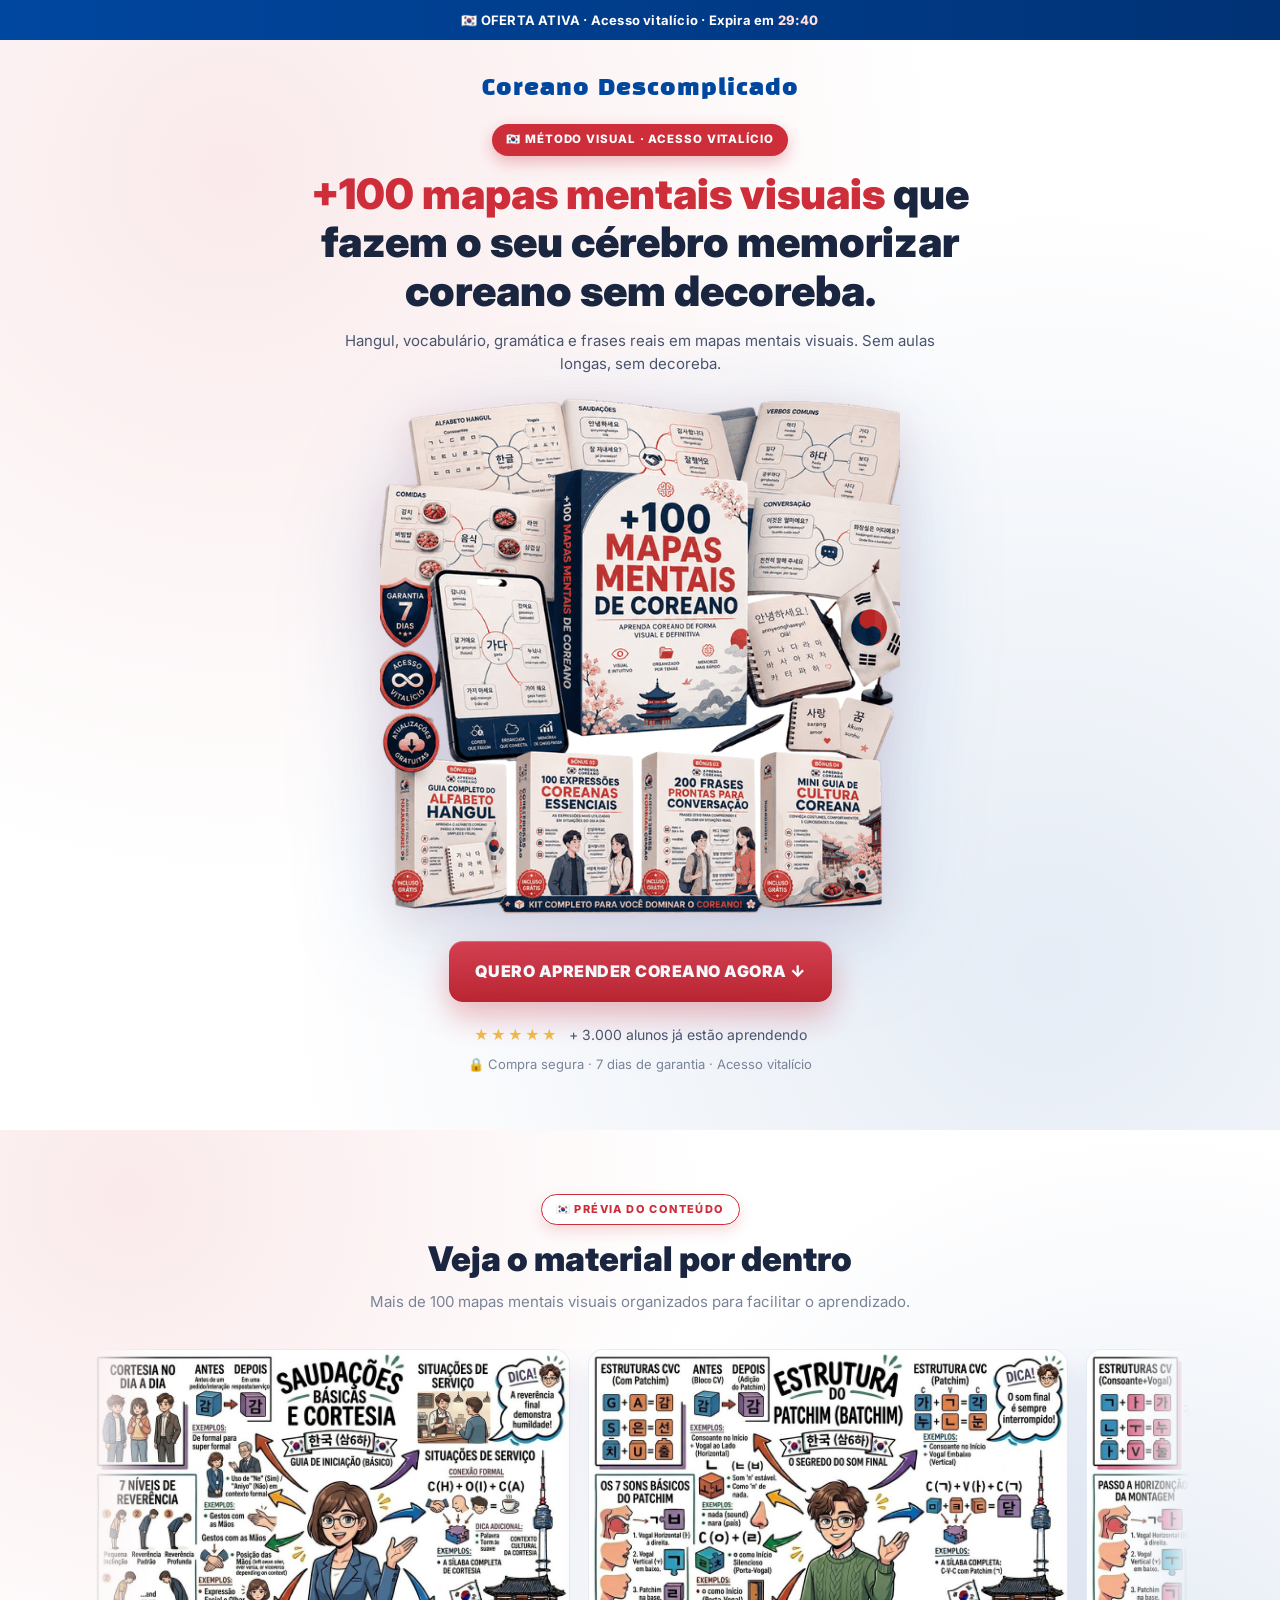
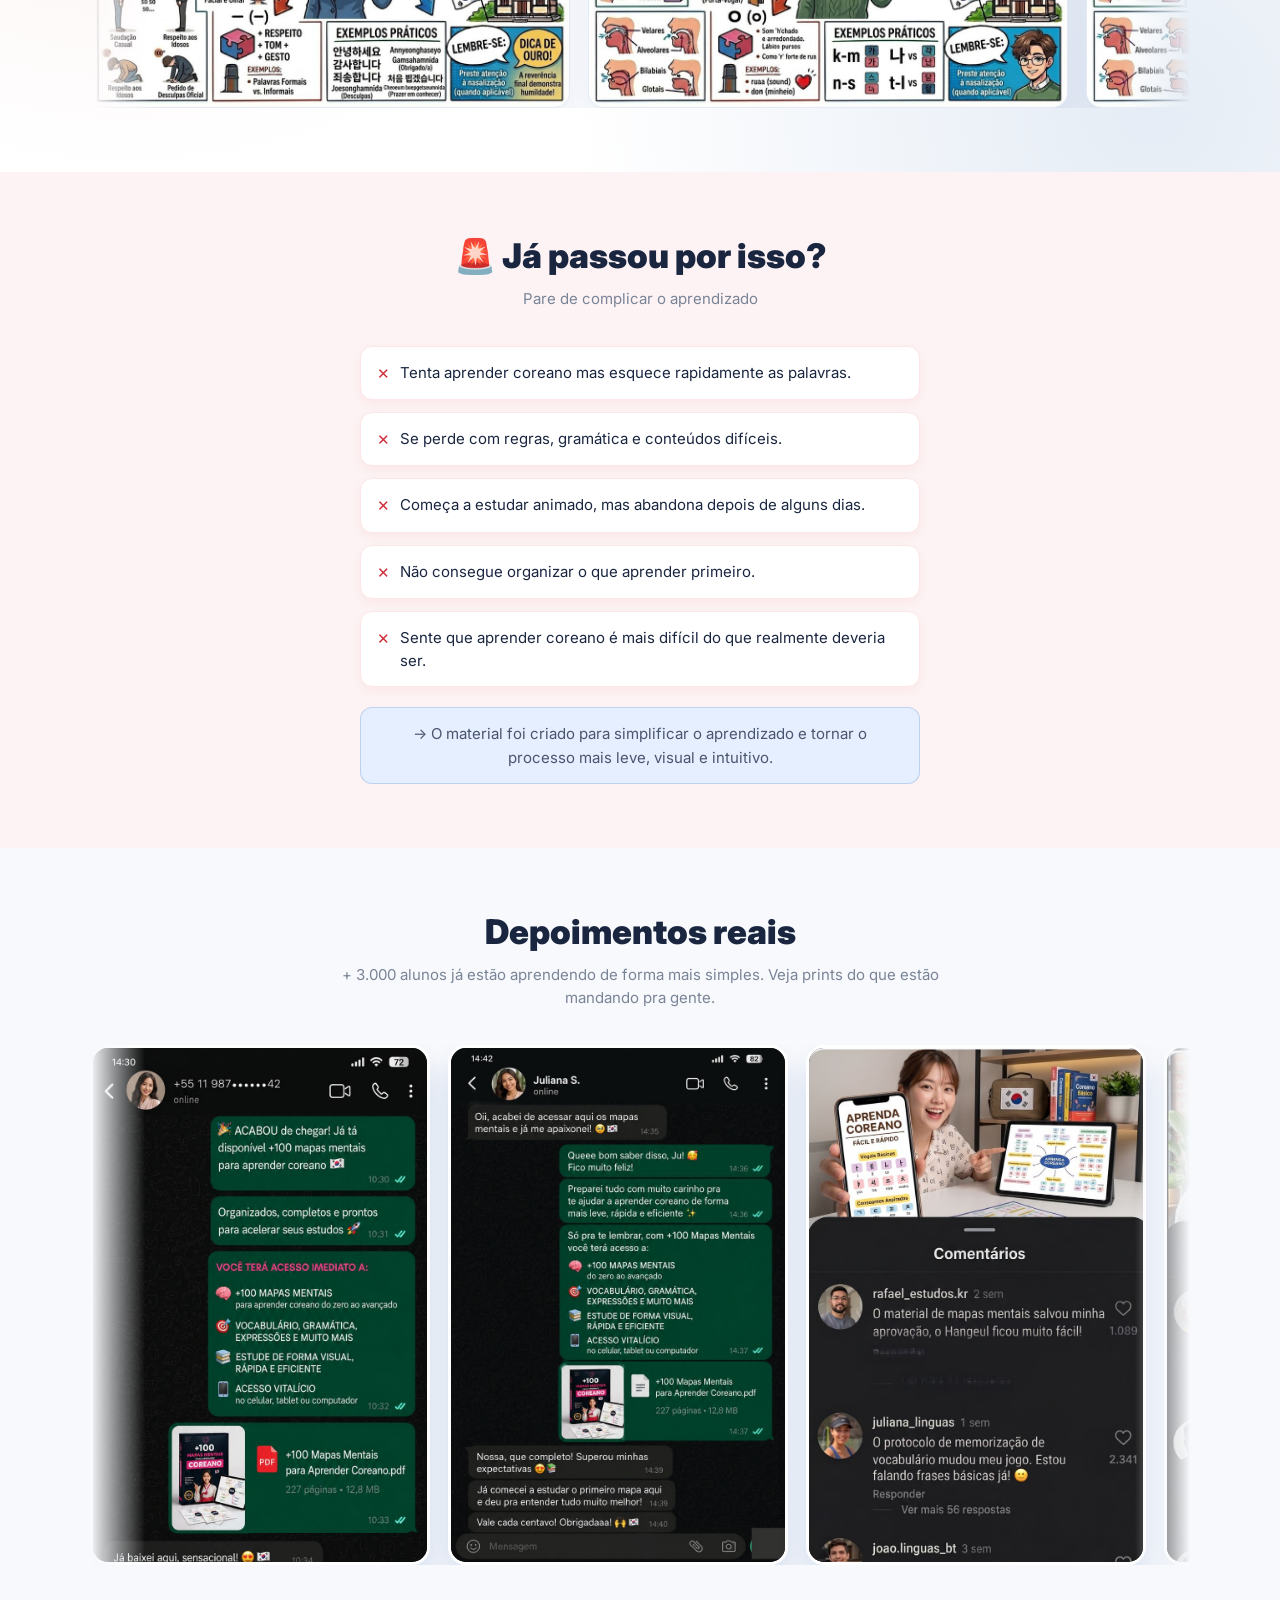
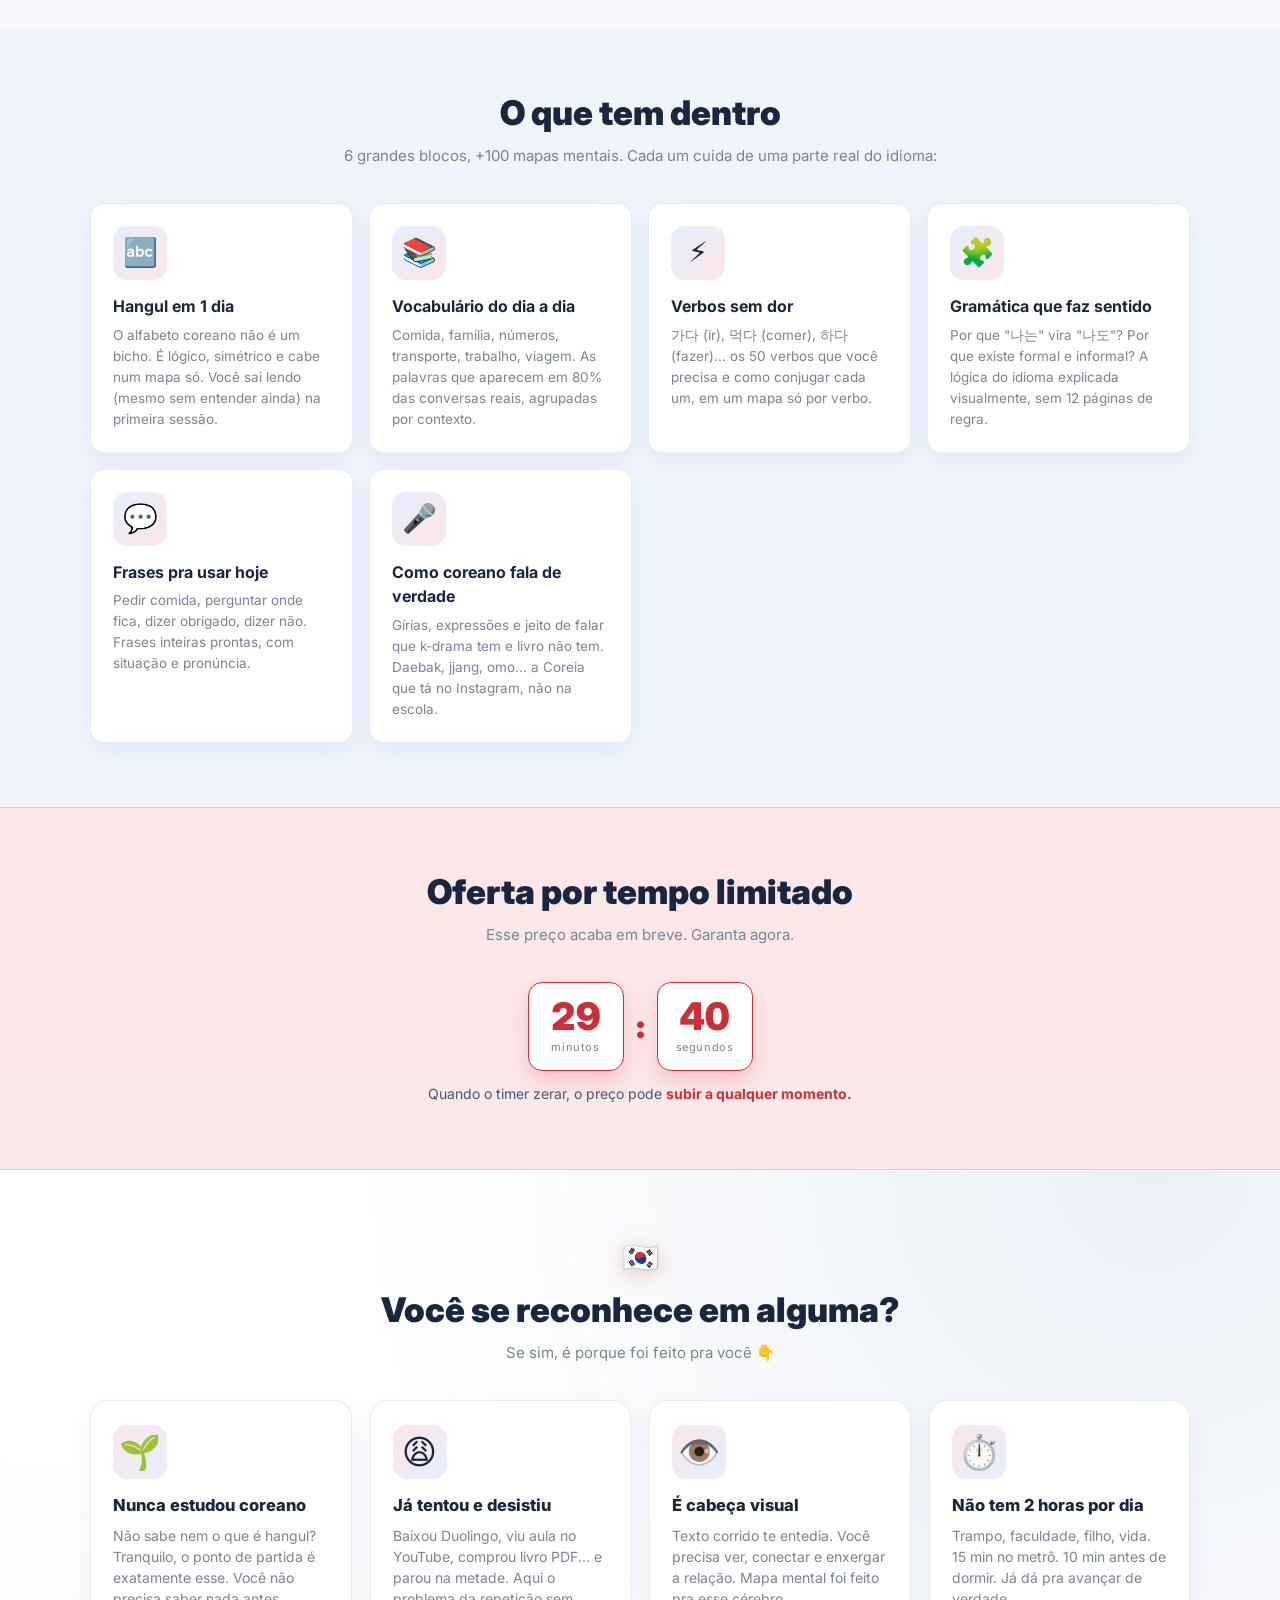
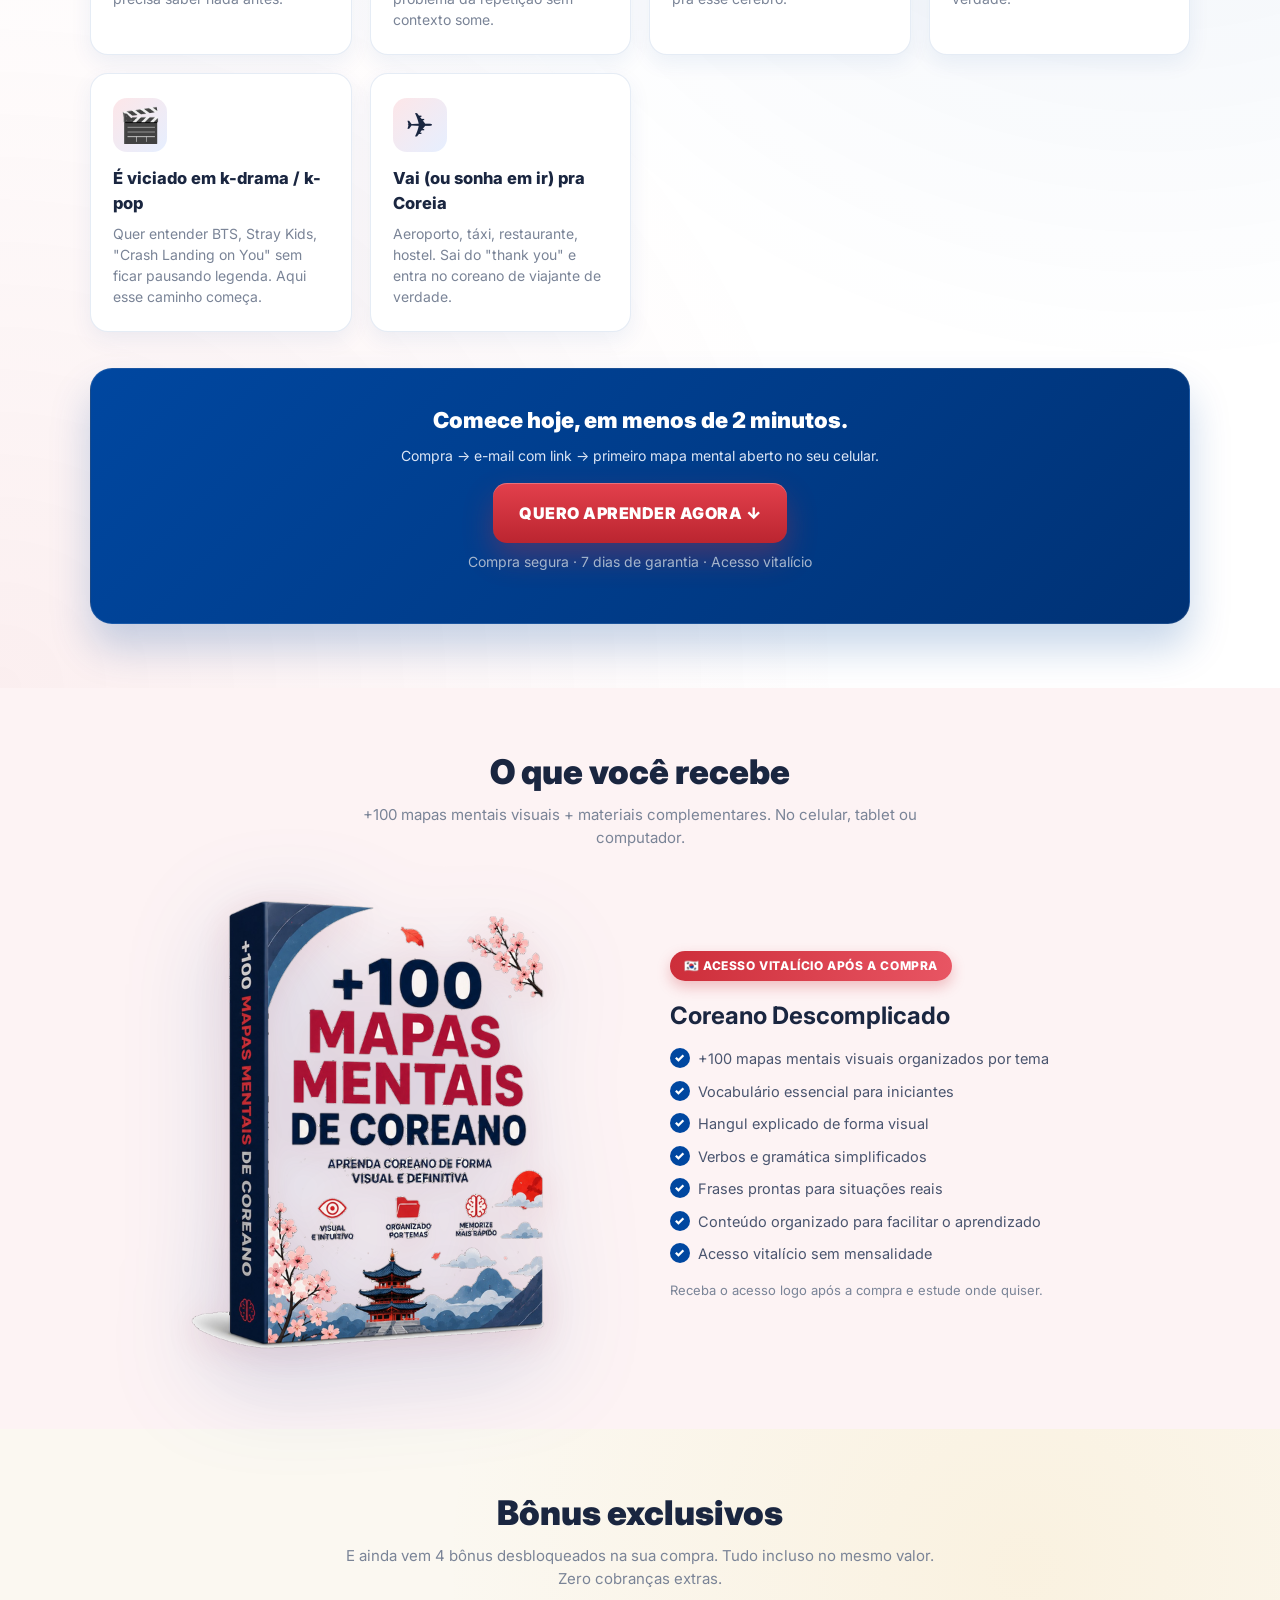
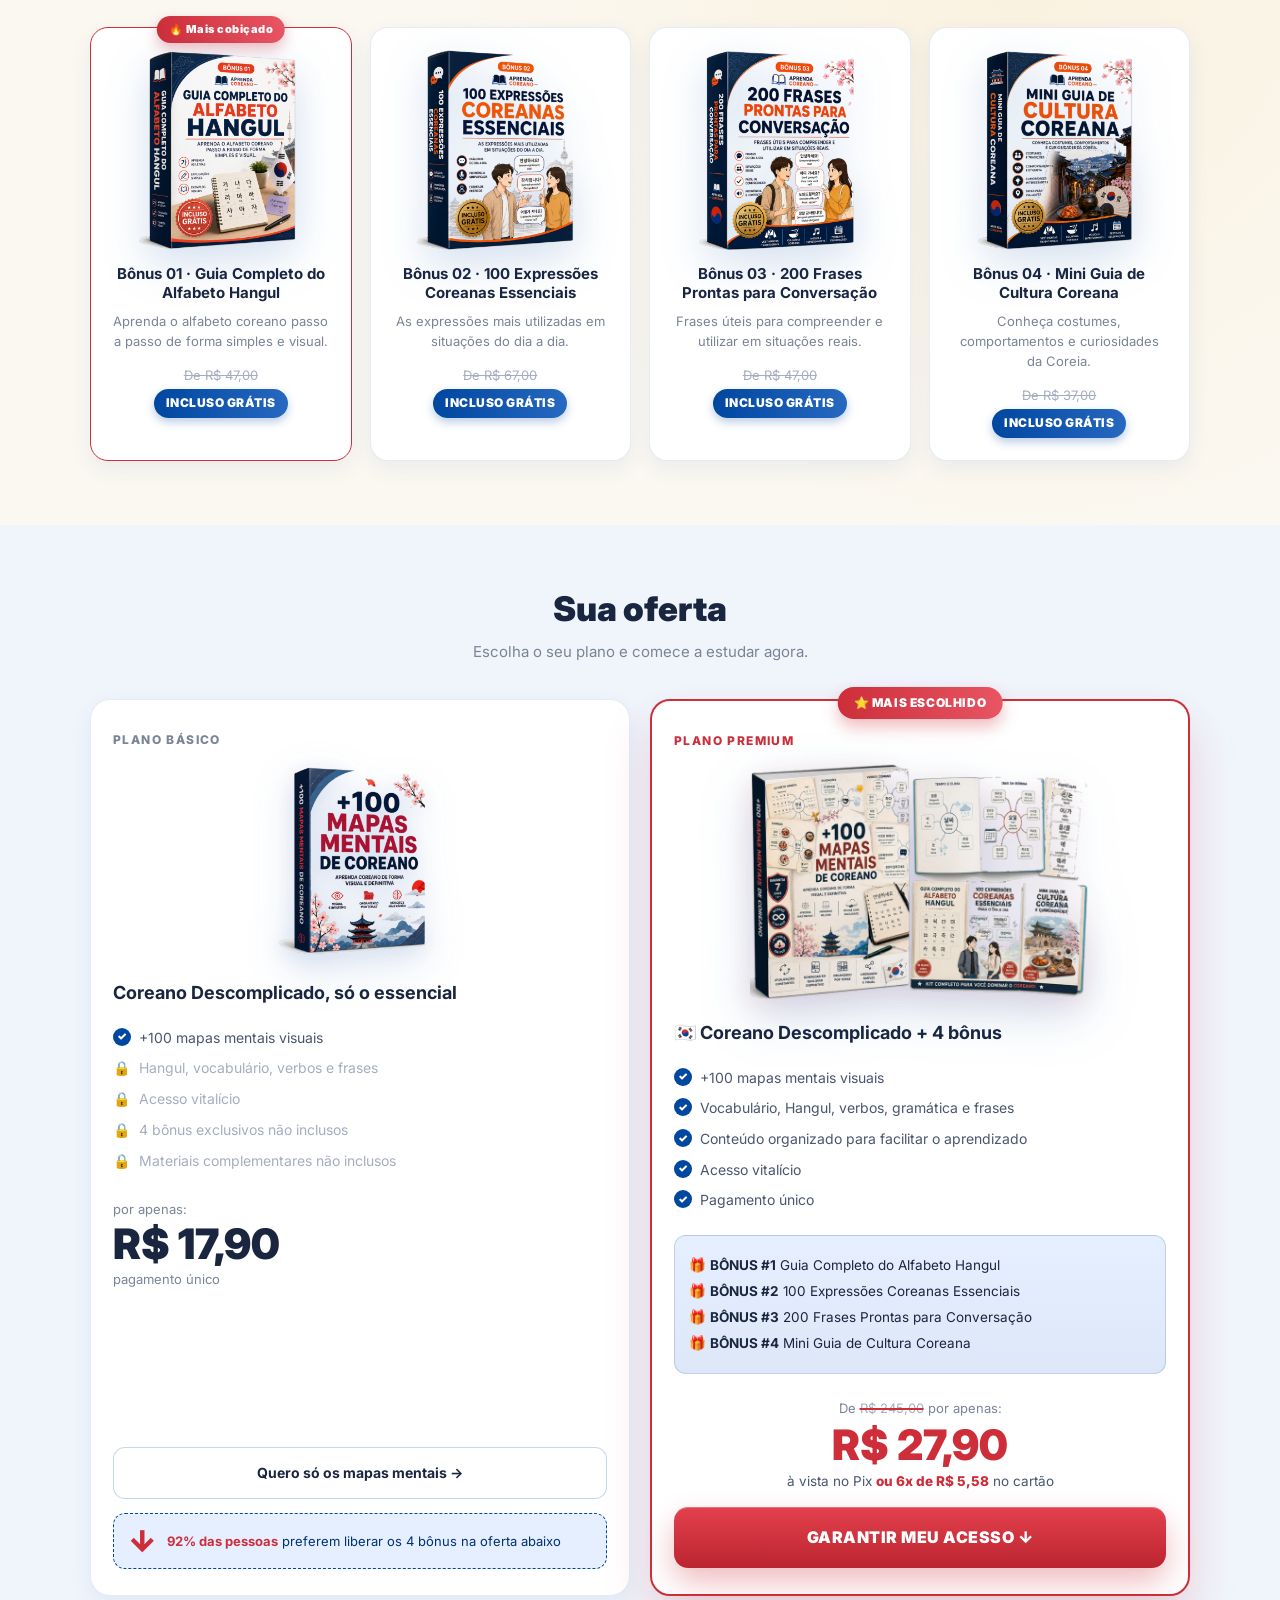
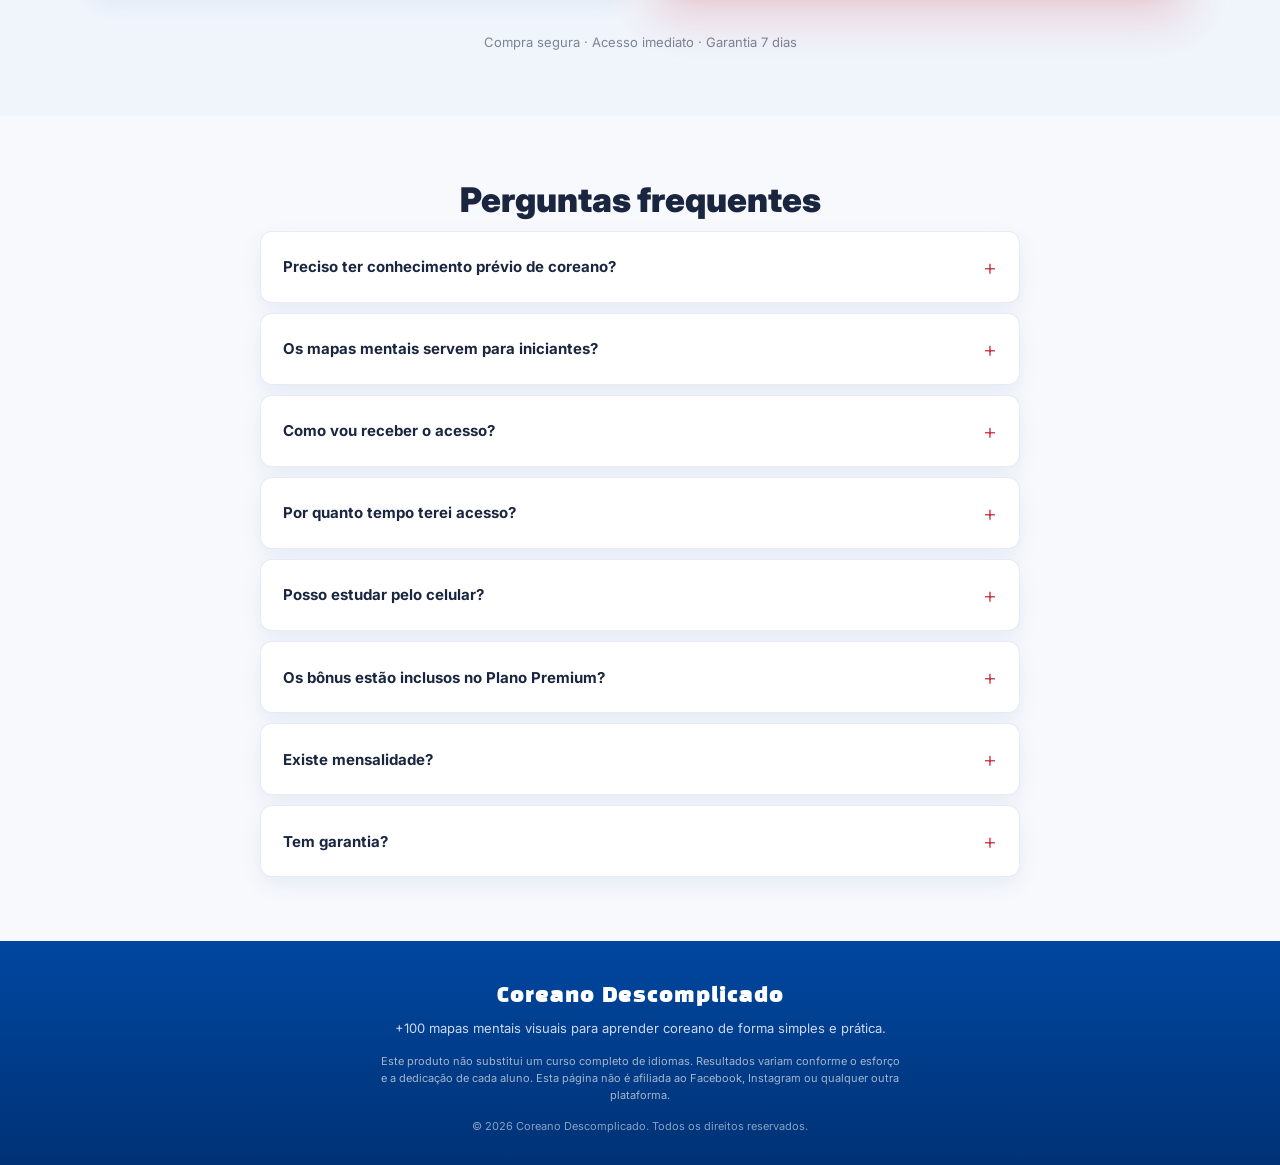
==== commit 119f3c92: "Add files via upload" ====
(no text change in the page or its own stylesheets)
